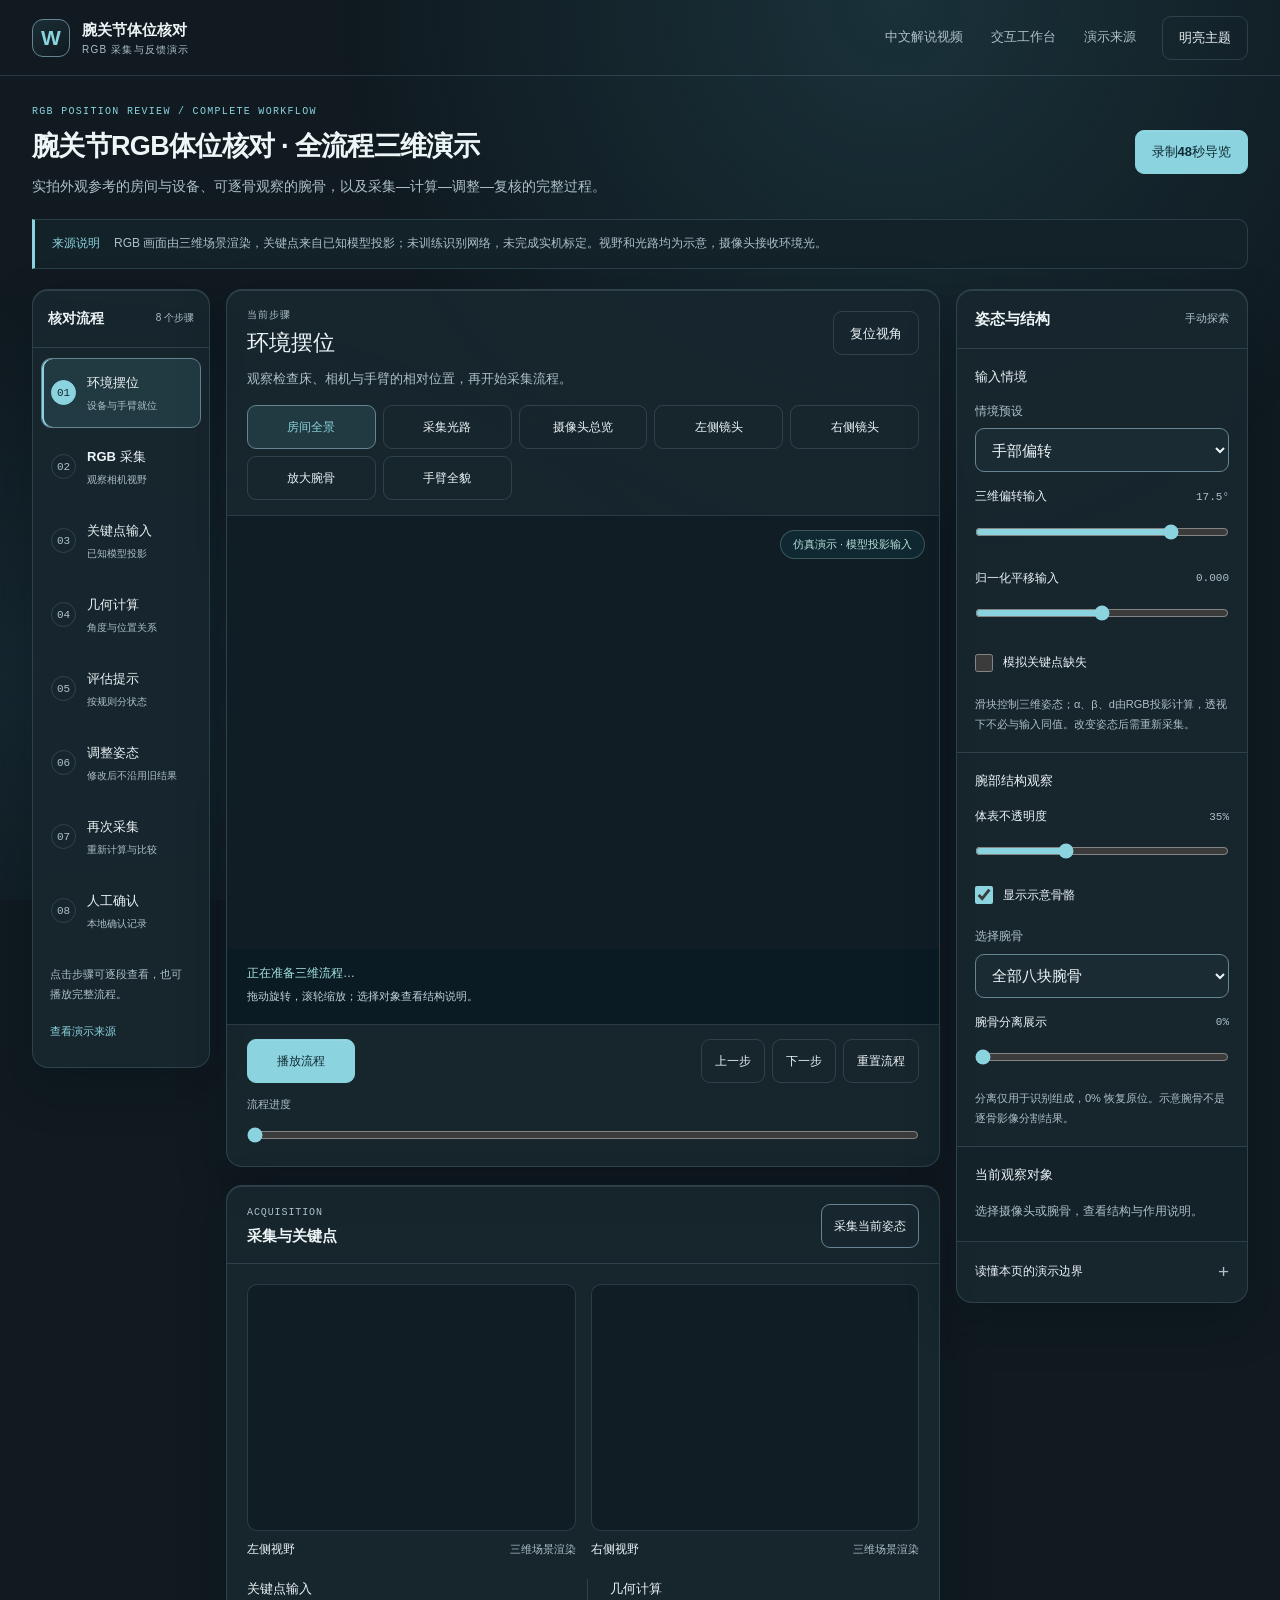
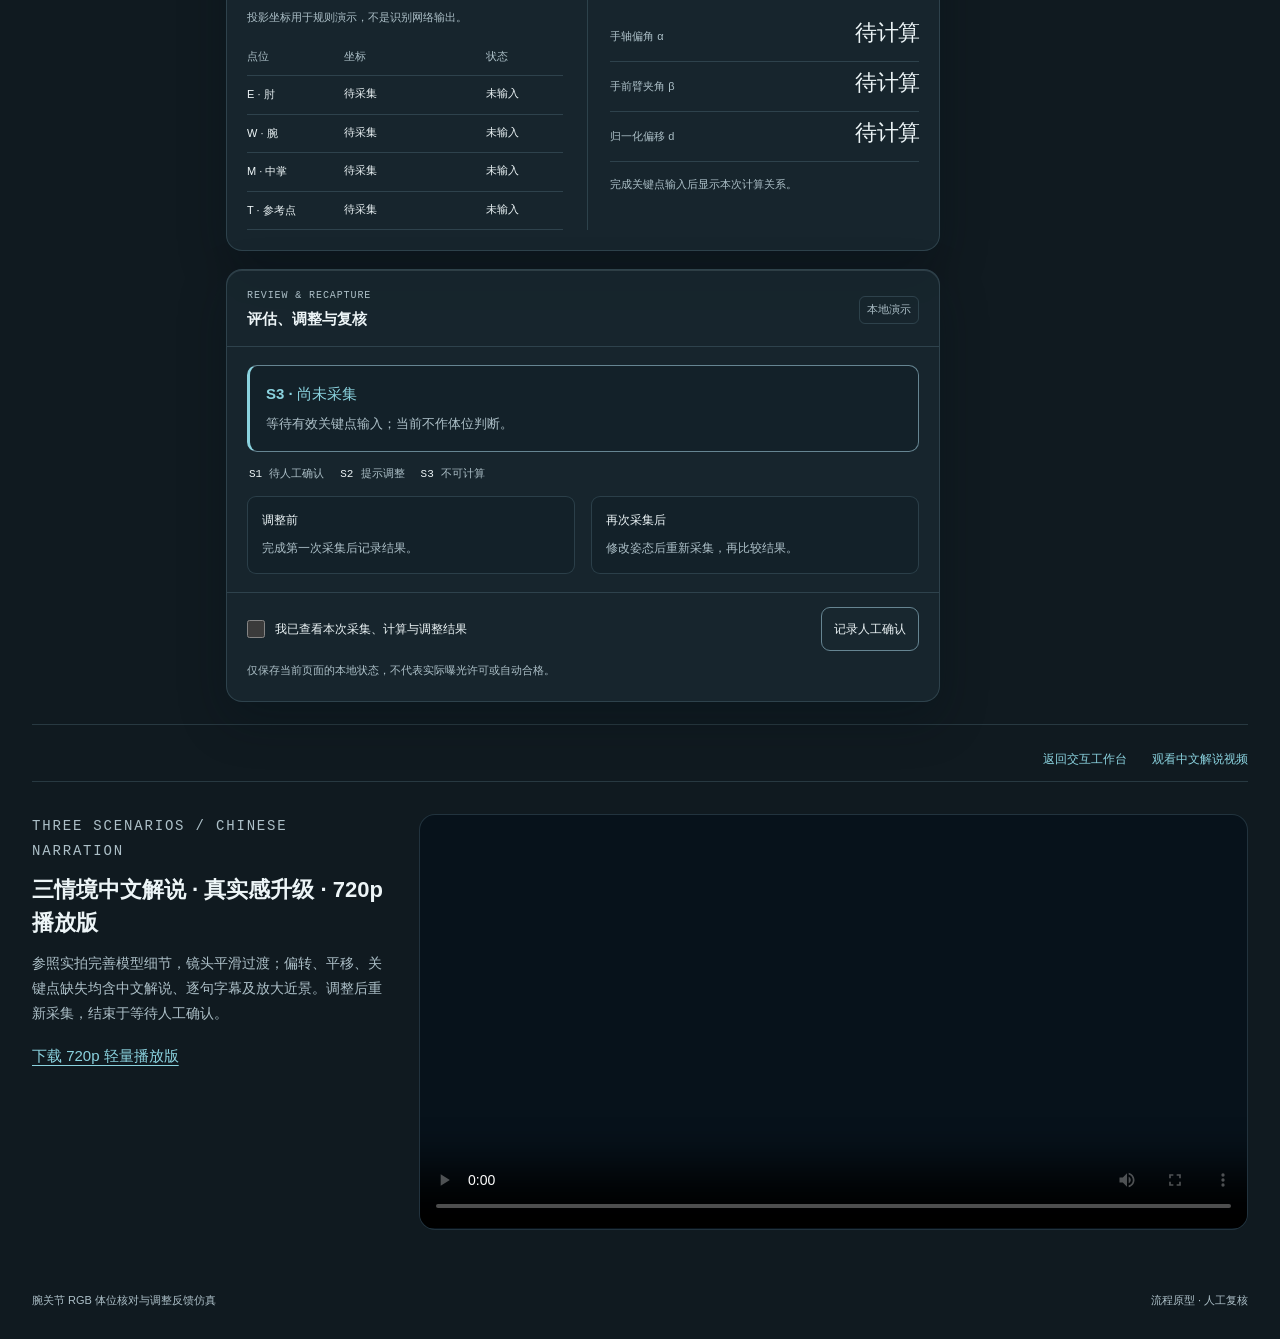
==== index.html @ 388ca7e6 "Publish the wrist RGB interactive workflow" ====
<!doctype html>
<html lang="zh-CN" data-theme="dark">
<head>
  <meta charset="utf-8">
  <meta name="viewport" content="width=device-width,initial-scale=1">
  <meta name="theme-color" content="#101a20">
  <meta name="description" content="从RGB视野、模型投影关键点，到几何计算、姿态调整与人工确认的八步三维演示。">
  <title>腕关节RGB体位核对 · 全流程三维演示</title>
  <link rel="stylesheet" href="workflow-ui.css">
  <script type="importmap">{"imports":{"three":"./vendor/three.module.js"}}</script><script type="module" src="workflow-app.js"></script>
</head>
<body class="workflow-page">
<a class="skip-link" href="#workflow-workspace">跳到流程工作台</a>
<div class="ambient" aria-hidden="true"></div>
<header class="site-header wf-header">
  <a class="brand" href="#top"><span class="brand-symbol" aria-hidden="true">W</span><span>腕关节体位核对<small>RGB 采集与反馈演示</small></span></a>
  <nav class="header-nav" aria-label="主要导航"><a href="narrated-final.html">中文解说视频</a><a href="#workflow-workspace">交互工作台</a><a href="#wf-source">演示来源</a></nav>
  <button type="button" id="wf-theme" class="button subtle" aria-label="切换明亮主题">明亮主题</button>
</header>
<main id="top" class="wf-main">
  <section class="wf-intro" aria-labelledby="wf-page-title">
    <div><p class="eyebrow">RGB POSITION REVIEW / COMPLETE WORKFLOW</p><h1 id="wf-page-title">腕关节RGB体位核对 · 全流程三维演示</h1><p>实拍外观参考的房间与设备、可逐骨观察的腕骨，以及采集—计算—调整—复核的完整过程。</p></div>
    <button type="button" id="wf-record" class="button primary">录制48秒导览</button>
  </section>
  <div class="wf-provenance" id="wf-source"><strong>来源说明</strong><p>RGB 画面由三维场景渲染，关键点来自已知模型投影；未训练识别网络，未完成实机标定。视野和光路均为示意，摄像头接收环境光。</p></div>

  <section id="workflow-workspace" class="wf-workspace" aria-label="RGB体位核对流程工作台">
    <aside class="wf-process glass" aria-label="八步流程">
      <div class="wf-section-heading"><h2>核对流程</h2><span>8 个步骤</span></div>
      <nav class="wf-steps" aria-label="流程步骤">
        <button type="button" data-step="0" aria-current="step"><span class="wf-step-number">01</span><span><strong>环境摆位</strong><small>设备与手臂就位</small></span></button>
        <button type="button" data-step="1"><span class="wf-step-number">02</span><span><strong>RGB 采集</strong><small>观察相机视野</small></span></button>
        <button type="button" data-step="2"><span class="wf-step-number">03</span><span><strong>关键点输入</strong><small>已知模型投影</small></span></button>
        <button type="button" data-step="3"><span class="wf-step-number">04</span><span><strong>几何计算</strong><small>角度与位置关系</small></span></button>
        <button type="button" data-step="4"><span class="wf-step-number">05</span><span><strong>评估提示</strong><small>按规则分状态</small></span></button>
        <button type="button" data-step="5"><span class="wf-step-number">06</span><span><strong>调整姿态</strong><small>修改后不沿用旧结果</small></span></button>
        <button type="button" data-step="6"><span class="wf-step-number">07</span><span><strong>再次采集</strong><small>重新计算与比较</small></span></button>
        <button type="button" data-step="7"><span class="wf-step-number">08</span><span><strong>人工确认</strong><small>本地确认记录</small></span></button>
      </nav>
      <p class="wf-rail-note">点击步骤可逐段查看，也可播放完整流程。</p>
      <a href="#wf-source" class="wf-text-link">查看演示来源</a>
    </aside>

    <div class="wf-center">
      <section class="wf-viewer glass" aria-labelledby="wf-step-title">
        <div class="wf-current-step"><div><span class="wf-kicker">当前步骤</span><h2 id="wf-step-title">环境摆位</h2></div><button type="button" id="wf-home-view" class="button subtle">复位视角</button></div>
        <p class="wf-step-description" id="wf-step-detail">观察检查床、相机与手臂的相对位置，再开始采集流程。</p>
        <div class="wf-focus-bar" role="group" aria-label="放大观察对象"><button type="button" data-focus="room" class="button subtle" aria-pressed="true">房间全景</button><button type="button" data-focus="capture" class="button subtle" aria-pressed="false">采集光路</button><button type="button" data-focus="camera" class="button subtle" aria-pressed="false">摄像头总览</button><button type="button" data-focus="camera-left" class="button subtle" aria-pressed="false">左侧镜头</button><button type="button" data-focus="camera-right" class="button subtle" aria-pressed="false">右侧镜头</button><button type="button" data-focus="wrist" class="button subtle" aria-pressed="false">放大腕骨</button><button type="button" data-focus="arm" class="button subtle" aria-pressed="false">手臂全貌</button></div>
        <div id="wf-stage" class="wf-stage"><span class="wf-simulation-stamp">仿真演示 · 模型投影输入</span><canvas id="wf-canvas" role="img" tabindex="0" aria-label="RGB采集和腕关节姿态的三维场景，可拖动旋转，使用放大按钮切换观察对象。"></canvas><div class="wf-stage-caption"><p id="wf-status" role="status" aria-live="polite">正在准备三维流程…</p><p>拖动旋转，滚轮缩放；选择对象查看结构说明。</p></div></div>
        <div class="wf-transport"><div class="wf-play-buttons"><button type="button" id="wf-play" class="button primary">播放流程</button><button type="button" id="wf-prev" class="button subtle">上一步</button><button type="button" id="wf-next" class="button subtle">下一步</button><button type="button" id="wf-reset" class="button subtle">重置流程</button></div><label for="wf-progress">流程进度</label><input id="wf-progress" type="range" min="0" max="1" step="0.001" value="0" aria-label="全流程演示进度"></div>
      </section>

      <section class="wf-observations glass" aria-labelledby="wf-capture-title">
        <div class="wf-section-heading"><div><span class="wf-kicker">ACQUISITION</span><h2 id="wf-capture-title">采集与关键点</h2></div><button type="button" id="wf-capture" class="button">采集当前姿态</button></div>
        <div class="wf-rgb-grid"><figure><div class="wf-rgb-frame"><canvas id="wf-rgb-left" width="320" height="240" role="img" aria-label="左侧相机的RGB渲染视野"></canvas></div><figcaption><strong>左侧视野</strong><span>三维场景渲染</span></figcaption></figure><figure><div class="wf-rgb-frame"><canvas id="wf-rgb-right" width="320" height="240" role="img" aria-label="右侧相机的RGB渲染视野"></canvas></div><figcaption><strong>右侧视野</strong><span>三维场景渲染</span></figcaption></figure></div>
        <div class="wf-data-grid"><div class="wf-keypoint-block"><h3>关键点输入</h3><p class="wf-small-copy">投影坐标用于规则演示，不是识别网络输出。</p><table class="wf-keypoint-table"><thead><tr><th scope="col">点位</th><th scope="col">坐标</th><th scope="col">状态</th></tr></thead><tbody id="wf-keypoints"><tr><th scope="row">E · 肘</th><td>待采集</td><td>未输入</td></tr><tr><th scope="row">W · 腕</th><td>待采集</td><td>未输入</td></tr><tr><th scope="row">M · 中掌</th><td>待采集</td><td>未输入</td></tr><tr><th scope="row">T · 参考点</th><td>待采集</td><td>未输入</td></tr></tbody></table></div><div class="wf-calculation-block"><h3>几何计算</h3><div class="wf-metrics"><div><span>手轴偏角 α</span><output id="wf-alpha">待计算</output></div><div><span>手前臂夹角 β</span><output id="wf-beta">待计算</output></div><div><span>归一化偏移 d</span><output id="wf-offset">待计算</output></div></div><p id="wf-formula" class="wf-formula">完成关键点输入后显示本次计算关系。</p></div></div>
      </section>

      <section class="wf-review glass" aria-labelledby="wf-review-title">
        <div class="wf-section-heading"><div><span class="wf-kicker">REVIEW &amp; RECAPTURE</span><h2 id="wf-review-title">评估、调整与复核</h2></div><span class="wf-local-badge">本地演示</span></div>
        <div class="wf-decision" role="status" aria-live="polite"><span id="wf-result">S3 · 尚未采集</span><p id="wf-reason">等待有效关键点输入；当前不作体位判断。</p></div>
        <div class="wf-state-legend" aria-label="结果状态定义"><span><b>S1</b> 待人工确认</span><span><b>S2</b> 提示调整</span><span><b>S3</b> 不可计算</span></div>
        <div class="wf-comparison"><div><h3>调整前</h3><p id="wf-before">完成第一次采集后记录结果。</p></div><div><h3>再次采集后</h3><p id="wf-after">修改姿态后重新采集，再比较结果。</p></div></div>
        <div class="wf-confirmation"><label class="check-field"><input id="wf-human-confirm" type="checkbox"><span>我已查看本次采集、计算与调整结果</span></label><button type="button" id="wf-confirm-button" class="button">记录人工确认</button><p>仅保存当前页面的本地状态，不代表实际曝光许可或自动合格。</p></div>
      </section>
    </div>

    <aside class="wf-inspector glass" aria-labelledby="wf-inspector-title">
      <div class="wf-section-heading"><h2 id="wf-inspector-title">姿态与结构</h2><span>手动探索</span></div>
      <section class="wf-control-section" aria-labelledby="wf-scenario-title"><h3 id="wf-scenario-title">输入情境</h3><div class="field"><label for="wf-scenario">情境预设</label><select id="wf-scenario"><option value="baseline">基准输入</option><option value="deviation" selected>手部偏转</option><option value="translation">整体平移</option><option value="missing">关键点缺失</option></select></div><label class="range-label" for="wf-angle"><span>三维偏转输入</span><output id="wf-angle-value" for="wf-angle">17.5°</output></label><input id="wf-angle" type="range" min="-30" max="30" step="0.5" value="17.5"><label class="range-label" for="wf-shift"><span>归一化平移输入</span><output id="wf-shift-value" for="wf-shift">0.000</output></label><input id="wf-shift" type="range" min="-0.35" max="0.35" step="0.005" value="0"><label class="check-field wf-missing-field"><input id="wf-missing" type="checkbox"><span>模拟关键点缺失</span></label><p class="wf-small-copy">滑块控制三维姿态；α、β、d由RGB投影计算，透视下不必与输入同值。改变姿态后需重新采集。</p></section>
      <section class="wf-control-section" aria-labelledby="wf-bone-title"><h3 id="wf-bone-title">腕部结构观察</h3><label class="range-label" for="wf-opacity"><span>体表不透明度</span><output id="wf-opacity-value" for="wf-opacity">35%</output></label><input id="wf-opacity" type="range" min="0" max="100" step="1" value="35"><label class="check-field"><input id="wf-bones" type="checkbox" checked><span>显示示意骨骼</span></label><div class="field wf-bone-field"><label for="wf-bone-select">选择腕骨</label><select id="wf-bone-select"><option value="all">全部八块腕骨</option><option value="scaphoid">舟骨</option><option value="lunate">月骨</option><option value="triquetrum">三角骨</option><option value="pisiform">豌豆骨</option><option value="trapezium">大多角骨</option><option value="trapezoid">小多角骨</option><option value="capitate">头状骨</option><option value="hamate">钩骨</option></select></div><label class="range-label" for="wf-explode"><span>腕骨分离展示</span><output id="wf-explode-value" for="wf-explode">0%</output></label><input id="wf-explode" type="range" min="0" max="1" step="0.01" value="0"><p class="wf-small-copy">分离仅用于识别组成，0% 恢复原位。示意腕骨不是逐骨影像分割结果。</p></section>
      <section class="wf-control-section wf-object-section" aria-labelledby="wf-object-title"><h3 id="wf-object-title">当前观察对象</h3><p id="wf-object-detail">选择摄像头或腕骨，查看结构与作用说明。</p></section>
      <details class="wf-method-details"><summary>读懂本页的演示边界</summary><div><p>摄像头接收环境反射光；视野锥体用于说明采集范围，不表示向手腕发射光束。</p><p>房间和设备按照片参考近似建模，尺寸未经实测校准。手掌按规则角驱动刚性转动，关键点由模型投影得到。</p><p>计算与提示展示规则流程；S1 仍需人工确认，S2 提示调整，S3 表示输入不足或不可计算。</p><p>真实应用还需相机标定、识别模型、图像与投影误差验证，以及完整的专业审核。</p></div></details>
    </aside>
  </section>
  <div class="wf-bottom-links"><a href="#workflow-workspace">返回交互工作台</a><a href="narrated-final.html">观看中文解说视频</a></div>
  <section class="demo-film wf-demo-film" id="workflow-film" aria-labelledby="wf-film-title"><div><p class="eyebrow">THREE SCENARIOS / CHINESE NARRATION</p><h2 id="wf-film-title">三情境中文解说 · 真实感升级 · 720p播放版</h2><p>参照实拍完善模型细节，镜头平滑过渡；偏转、平移、关键点缺失均含中文解说、逐句字幕及放大近景。调整后重新采集，结束于等待人工确认。</p><a href="exports/demo-realistic-v2-720p.mp4" download>下载 720p 轻量播放版</a></div><video controls preload="metadata" playsinline poster="exports/cover-v2.jpg" src="exports/demo-realistic-v2-720p.mp4" aria-label="三情境中文解说完整演示"></video></section>
</main>
<footer class="wf-footer"><span>腕关节 RGB 体位核对与调整反馈仿真</span><span>流程原型 · 人工复核</span></footer>
</body>
</html>
---- workflow-ui.css ----
@import url('./spatial-ui.css');

/* The workflow uses the existing native CSS glass palette. Source text and
   calculations stay on stable, high-opacity surfaces. No business logic here. */
.workflow-page{font-size:15px;--wf-max:1640px}
.wf-header,.wf-main,.wf-footer{max-width:var(--wf-max)}
.wf-header{gap:26px}.wf-header #wf-theme{flex-shrink:0}
.wf-intro{display:flex;align-items:center;justify-content:space-between;gap:24px;padding:28px 0 20px}
.wf-intro h1{font-size:27px;line-height:1.45;letter-spacing:-.025em;text-wrap:balance}
.wf-intro>div>p:last-child{font-size:14px;line-height:1.8;color:var(--muted);margin-top:8px}
.wf-intro>.button{flex-shrink:0}
.wf-provenance{display:flex;align-items:flex-start;gap:14px;padding:13px 17px;margin-bottom:20px;border:1px solid var(--line-soft);border-left:3px solid var(--accent);border-radius:0 10px 10px 0;background:var(--surface-low);color:var(--muted);font-size:12px;line-height:1.8}
.wf-provenance strong{flex-shrink:0;color:var(--accent);font-weight:550}
.wf-workspace{display:grid;grid-template-columns:178px minmax(0,1fr) 292px;align-items:start;gap:16px}
.wf-workspace>*{min-width:0}.wf-process,.wf-inspector{border-radius:var(--radius);overflow:hidden}
.wf-section-heading{display:flex;align-items:center;justify-content:space-between;gap:12px;padding:18px 20px;border-bottom:1px solid var(--line-soft)}
.wf-section-heading h2{font-size:15px;font-weight:600;line-height:1.5}.wf-section-heading>span{font-size:11px;color:var(--muted);white-space:nowrap}
.wf-process .wf-section-heading{padding:18px 15px}.wf-process .wf-section-heading h2{font-size:14px}.wf-process .wf-section-heading>span{font-size:10px}
.wf-steps{display:grid;gap:4px;padding:10px 8px}
.wf-steps button{display:flex;align-items:center;gap:11px;text-align:left;border:1px solid transparent;border-radius:10px;background:transparent;min-height:70px;padding:12px 9px;position:relative;color:var(--text)}
.wf-steps button:hover{background:var(--accent-soft)}
.wf-steps button[aria-current=step],.wf-steps button.active{background:var(--accent-soft);border-color:var(--line);box-shadow:inset 2px 0 var(--accent)}
.wf-step-number{display:grid;place-items:center;flex-shrink:0;width:25px;height:25px;border:1px solid var(--line-soft);border-radius:50%;font:11px var(--mono);color:var(--muted)}
.wf-steps button[aria-current=step] .wf-step-number,.wf-steps button.active .wf-step-number{background:var(--accent);border-color:var(--accent);color:var(--on-accent)}
.wf-steps strong{display:block;font-size:13px;font-weight:550;white-space:nowrap}.wf-steps small{display:block;margin-top:5px;font-size:10px;color:var(--muted);line-height:1.5}
.wf-rail-note{font-size:11px;line-height:1.85;color:var(--muted);padding:8px 17px 0}
.wf-text-link{display:flex;align-items:center;min-height:44px;margin:5px 17px 13px;font-size:11px;color:var(--accent)}
.wf-center{display:grid;gap:18px;min-width:0}.wf-viewer,.wf-observations,.wf-review{border-radius:var(--radius);overflow:hidden;min-width:0}
.wf-current-step{display:flex;justify-content:space-between;align-items:center;gap:16px;padding:18px 20px 8px}
.wf-kicker{font:10px/1.5 var(--mono);letter-spacing:.09em;color:var(--muted);display:block;margin-bottom:5px}.wf-current-step h2{font-size:22px;font-weight:550;line-height:1.4}
.wf-step-description{font-size:13px;line-height:1.85;color:var(--muted);padding:0 20px 14px;min-height:38px}
.wf-focus-bar{display:grid;grid-template-columns:repeat(4,minmax(0,1fr));gap:7px;padding:0 20px 15px}.wf-focus-bar .button{padding:9px 6px;font-size:12px}
.wf-focus-bar .button[aria-pressed=true]{color:var(--accent);background:var(--accent-soft);border-color:var(--line)}
.wf-stage{position:relative;height:510px;min-height:320px;background:var(--canvas);isolation:isolate;border-block:1px solid var(--line-soft)}
#wf-canvas{display:block;width:100%;height:100%;touch-action:none}
.wf-stage-caption{position:absolute;inset:auto 0 0;padding:35px 20px 18px;pointer-events:none;background:linear-gradient(transparent,var(--canvas));z-index:1}
.wf-stage-caption p{font-size:11px;line-height:1.7;color:var(--muted)}.wf-stage-caption #wf-status{font-size:12px;color:var(--accent);margin-bottom:4px}
.wf-transport{padding:14px 20px 9px}.wf-play-buttons{display:flex;gap:7px;flex-wrap:wrap}.wf-play-buttons .button{font-size:12px;padding:9px 13px}.wf-play-buttons .button:first-child{margin-right:auto;min-width:108px}
.wf-transport>label{display:block;margin-top:13px;font-size:11px;color:var(--muted)}.wf-transport>input{display:block;height:44px}
.wf-observations .wf-section-heading,.wf-review .wf-section-heading{padding-bottom:15px}.wf-observations .wf-section-heading .button{font-size:12px;padding:9px 12px}
.wf-rgb-grid{display:grid;grid-template-columns:repeat(2,minmax(0,1fr));gap:15px;padding:20px}
.wf-rgb-grid figure{min-width:0}.wf-rgb-frame{aspect-ratio:4/3;background:var(--canvas);border:1px solid var(--line-soft);border-radius:10px;overflow:hidden}
.wf-rgb-frame canvas{display:block;width:100%;height:100%;object-fit:contain}
.wf-rgb-grid figcaption{display:flex;align-items:center;justify-content:space-between;gap:10px;margin-top:9px;font-size:11px;color:var(--muted)}.wf-rgb-grid figcaption strong{font-size:12px;color:var(--text);font-weight:500}
.wf-data-grid{display:grid;grid-template-columns:minmax(0,1fr) minmax(0,1.05fr);gap:24px;padding:0 20px 20px}.wf-data-grid>*{min-width:0}.wf-data-grid h3{font-size:13px;font-weight:550;margin-bottom:8px}
.wf-small-copy{font-size:11px;line-height:1.8;color:var(--muted)}
.wf-keypoint-table{border-collapse:collapse;width:100%;margin-top:10px;font-size:11px;table-layout:fixed;text-align:left}
.wf-keypoint-table th,.wf-keypoint-table td{padding:10px 5px;border-bottom:1px solid var(--line-soft);font-weight:400;overflow-wrap:anywhere;vertical-align:top}
.wf-keypoint-table th:first-child{padding-left:0}.wf-keypoint-table thead{color:var(--muted)}.wf-keypoint-table thead th:first-child{width:29%}.wf-keypoint-table thead th:nth-child(2){width:45%}.wf-keypoint-table tbody td{font-family:var(--mono)}
.wf-calculation-block{padding-left:22px;border-left:1px solid var(--line-soft)}
.wf-metrics{display:grid;gap:0;margin-top:12px}.wf-metrics>div{display:flex;align-items:baseline;justify-content:space-between;gap:10px;min-height:50px;padding:8px 0;border-bottom:1px solid var(--line-soft)}
.wf-metrics span{font-size:11px;color:var(--muted)}.wf-metrics output{font:22px/1.4 var(--mono);letter-spacing:-.035em;overflow-wrap:anywhere;color:var(--text)}
.wf-formula{font-size:11px;line-height:1.85;color:var(--muted);padding:12px 0 0;overflow-wrap:anywhere}
.wf-local-badge{padding:4px 7px;border:1px solid var(--line-soft);border-radius:6px}
.wf-decision{margin:18px 20px 0;padding:16px;border-radius:10px;background:var(--surface-low);border:1px solid var(--line);border-left:3px solid var(--accent)}
.wf-decision>span{font-size:15px;font-weight:550;color:var(--accent)}.wf-decision p{font-size:13px;line-height:1.8;color:var(--muted);margin-top:6px}
.wf-state-legend{display:flex;flex-wrap:wrap;gap:8px 16px;padding:13px 22px;font-size:11px;color:var(--muted)}.wf-state-legend b{font:11px var(--mono);color:var(--text);margin-right:4px}
.wf-comparison{display:grid;grid-template-columns:repeat(2,minmax(0,1fr));gap:16px;margin:0 20px 18px}.wf-comparison>div{padding:14px;background:var(--surface-low);border-radius:9px;border:1px solid var(--line-soft);min-width:0}.wf-comparison h3{font-size:12px;font-weight:550;margin-bottom:7px}.wf-comparison p{font-size:12px;line-height:1.85;color:var(--muted);overflow-wrap:anywhere}
.wf-confirmation{border-top:1px solid var(--line-soft);padding:14px 20px 20px;display:flex;align-items:center;justify-content:space-between;gap:10px 15px;flex-wrap:wrap}
.wf-confirmation .check-field{font-size:12px;min-width:0;flex:1}.wf-confirmation .button{font-size:12px;padding:9px 12px;flex-shrink:0}.wf-confirmation>p{font-size:11px;color:var(--muted);line-height:1.8;width:100%}
.wf-inspector .wf-section-heading{padding:18px 18px}.wf-control-section{padding:18px;border-bottom:1px solid var(--line-soft)}.wf-control-section h3{font-size:13px;font-weight:550;margin-bottom:14px}
.wf-control-section .field label{font-size:12px}.wf-control-section .field select{width:100%;min-width:0}
.wf-control-section .range-label{font-size:12px;margin-top:15px}.wf-control-section .check-field{font-size:12px}.wf-control-section input[type=range]{display:block;height:44px}
.wf-missing-field{margin:6px 0}.wf-bone-field{margin-top:10px}.wf-control-section .wf-small-copy{margin-top:10px}
.wf-object-section{background:var(--surface-low)}#wf-object-detail{font-size:12px;color:var(--muted);line-height:1.9;overflow-wrap:anywhere}
.wf-method-details{padding:0 18px}.wf-method-details summary{display:flex;align-items:center;min-height:60px;font-size:12px;gap:12px;list-style:none}.wf-method-details summary::-webkit-details-marker{display:none}.wf-method-details summary:after{content:'+';font-size:19px;color:var(--muted);margin-left:auto}.wf-method-details[open] summary:after{content:'-'}
.wf-method-details>div{padding:0 0 18px;font-size:11px;line-height:1.9;color:var(--muted)}.wf-method-details p+p{margin-top:12px}
.wf-bottom-links{display:flex;gap:25px;justify-content:flex-end;margin-top:22px;padding-top:12px;border-top:1px solid var(--line-soft)}.wf-bottom-links a{display:flex;align-items:center;min-height:44px;font-size:12px;color:var(--accent)}.wf-footer{padding-top:14px}
@media(min-width:1400px){.wf-stage{height:570px}}
@media(max-width:1250px){.wf-workspace{grid-template-columns:154px minmax(0,1fr) 254px;gap:12px}.wf-steps button{gap:8px;padding-inline:7px}.wf-step-number{width:22px;height:22px;font-size:10px}.wf-steps strong{font-size:12px}.wf-steps small{font-size:10px}.wf-process .wf-section-heading{display:block}.wf-process .wf-section-heading>span{display:block;margin-top:5px}.wf-section-heading{padding-inline:16px}.wf-current-step{padding-inline:16px}.wf-step-description{padding-inline:16px}.wf-focus-bar{padding-inline:16px;gap:5px}.wf-focus-bar .button{font-size:11px}.wf-transport{padding-inline:16px}.wf-play-buttons{gap:6px}.wf-play-buttons .button{padding-inline:9px;flex:1}.wf-play-buttons .button:first-child{min-width:88px}.wf-stage{height:480px}.wf-data-grid{grid-template-columns:1fr;gap:20px}.wf-calculation-block{border-left:0;padding-left:0}.wf-metrics{grid-template-columns:repeat(3,minmax(0,1fr));gap:12px}.wf-metrics>div{display:block}.wf-metrics span{display:block;line-height:1.7;min-height:36px}.wf-metrics output{font-size:20px;display:block;margin-top:4px}.wf-rgb-grid{padding:16px;gap:12px}.wf-rgb-grid figcaption{display:block}.wf-rgb-grid figcaption span{display:block;margin-top:3px}.wf-confirmation .check-field{flex-basis:100%}.wf-confirmation .button{width:100%}.wf-control-section{padding:16px}.wf-intro h1{font-size:24px}.wf-stage-caption{padding-inline:16px}}
@media(max-width:1024px){.wf-workspace{grid-template-columns:minmax(0,1fr) 270px}.wf-process{grid-column:1/-1}.wf-process .wf-section-heading{display:flex;padding:12px 16px;border-bottom:0}.wf-process .wf-section-heading>span{margin:0}.wf-steps{grid-template-columns:repeat(8,minmax(0,1fr));gap:4px;padding:0 10px 10px}.wf-steps button{display:block;text-align:center;min-height:70px;padding:10px 4px}.wf-step-number{margin:0 auto 7px}.wf-steps strong{font-size:11px}.wf-steps small,.wf-rail-note,.wf-process .wf-text-link{display:none}.wf-stage{height:480px}.wf-intro{align-items:flex-start}.wf-intro>.button{margin-top:15px}.wf-intro h1{max-width:23em}.wf-steps button[aria-current=step],.wf-steps button.active{box-shadow:inset 0 -2px var(--accent)}.wf-header .header-nav{gap:18px}.wf-header{gap:18px}.wf-provenance{font-size:12px}}
@media(max-width:800px){.wf-workspace{grid-template-columns:minmax(0,1fr)}.wf-inspector{display:grid;grid-template-columns:1fr 1fr}.wf-inspector>.wf-section-heading,.wf-object-section,.wf-method-details{grid-column:1/-1}.wf-inspector>.wf-control-section:nth-child(3){border-left:1px solid var(--line-soft)}.wf-stage{height:500px}.wf-data-grid{grid-template-columns:1fr 1fr;gap:20px}.wf-calculation-block{padding-left:20px;border-left:1px solid var(--line-soft)}.wf-metrics{display:block}.wf-metrics>div{display:flex}.wf-metrics span{min-height:0}.wf-metrics output{margin:0}.wf-rgb-grid figcaption{display:flex}.wf-rgb-grid figcaption span{margin:0}.wf-confirmation .check-field{flex-basis:auto}.wf-confirmation .button{width:auto}.wf-header .header-nav{display:none}#wf-theme{margin-left:auto}.wf-intro{padding-top:24px}.wf-focus-bar .button{font-size:12px}.wf-provenance{margin-bottom:16px}.wf-steps strong{font-size:11px}.wf-steps button{padding-inline:2px}}
@media(max-width:600px){.workflow-page{min-width:320px}.wf-main{padding-inline:14px}.wf-header{padding-inline:16px;gap:10px}.wf-intro{display:block;padding:24px 2px 20px}.wf-intro h1{font-size:24px;max-width:18em;line-height:1.5}.wf-intro>div>p:last-child{font-size:14px;line-height:1.9}.wf-intro>.button{margin-top:16px;width:100%}.wf-provenance{display:block;padding:12px 14px;font-size:12px}.wf-provenance strong{display:block;margin-bottom:3px}.wf-workspace{gap:14px}.wf-steps{grid-template-columns:repeat(4,minmax(0,1fr));gap:6px;padding:0 9px 10px}.wf-steps button{min-height:67px;padding:9px 3px}.wf-steps strong{font-size:12px}.wf-step-number{width:22px;height:22px;margin-bottom:5px}.wf-center{gap:14px}.wf-current-step{padding:16px 14px 8px;gap:10px}.wf-current-step h2{font-size:21px}.wf-current-step .button{font-size:12px;padding:9px 11px}.wf-kicker{font-size:10px}.wf-step-description{padding:0 14px 13px;font-size:13px;line-height:1.85}.wf-focus-bar{grid-template-columns:repeat(2,minmax(0,1fr));gap:7px;padding:0 14px 14px}.wf-focus-bar .button{font-size:13px}.wf-stage{height:400px;min-height:320px}.wf-stage-caption{padding:35px 14px 16px}.wf-stage-caption p{font-size:11px}.wf-stage-caption #wf-status{font-size:12px}.wf-transport{padding:13px 14px 9px}.wf-play-buttons{display:grid;grid-template-columns:repeat(2,minmax(0,1fr));gap:7px}.wf-play-buttons .button{font-size:13px;min-width:0;width:100%;margin:0!important}.wf-transport>label{font-size:12px}.wf-transport>input{height:44px}.wf-section-heading{padding:15px 14px}.wf-section-heading h2{font-size:15px}.wf-observations .wf-section-heading .button{font-size:12px;padding-inline:10px}.wf-rgb-grid{gap:10px;padding:14px}.wf-rgb-grid figcaption{display:block;font-size:10px}.wf-rgb-grid figcaption strong{font-size:12px}.wf-rgb-grid figcaption span{margin-top:3px}.wf-data-grid{grid-template-columns:1fr;gap:22px;padding:0 14px 18px}.wf-data-grid h3{font-size:14px}.wf-small-copy{font-size:12px}.wf-keypoint-table{font-size:12px}.wf-keypoint-table th,.wf-keypoint-table td{padding-top:12px;padding-bottom:12px}.wf-calculation-block{padding-left:0;border-left:0}.wf-metrics{display:grid;grid-template-columns:repeat(3,minmax(0,1fr));gap:10px}.wf-metrics>div{display:block}.wf-metrics span{font-size:11px;line-height:1.6;min-height:36px}.wf-metrics output{font-size:23px;margin-top:3px}.wf-formula{font-size:12px}.wf-decision{margin:15px 14px 0;padding:14px}.wf-decision p{font-size:13px}.wf-state-legend{padding:12px 16px;font-size:11px;gap:7px 12px}.wf-comparison{margin:0 14px 16px;gap:10px}.wf-comparison>div{padding:12px}.wf-comparison p{font-size:12px}.wf-confirmation{padding:13px 14px 17px;gap:10px}.wf-confirmation .check-field{font-size:13px;flex-basis:100%;line-height:1.7;align-items:flex-start;padding-top:10px}.wf-confirmation .check-field input{margin-top:3px}.wf-confirmation .button{width:100%;font-size:13px}.wf-confirmation>p{font-size:12px}.wf-inspector{display:block}.wf-inspector>.wf-control-section:nth-child(3){border-left:0}.wf-inspector .wf-section-heading{padding:16px}.wf-control-section{padding:18px 16px}.wf-control-section h3{font-size:14px}.wf-control-section .field label,.wf-control-section .range-label{font-size:13px}.wf-control-section .check-field{font-size:14px;min-height:48px}.wf-control-section .range-label output{font-size:12px}.wf-object-section #wf-object-detail{font-size:13px}.wf-method-details{padding-inline:16px}.wf-method-details summary{font-size:13px}.wf-method-details>div{font-size:12px}.wf-bottom-links{justify-content:space-between;gap:14px;margin-top:18px}.wf-bottom-links a{font-size:12px}.wf-footer{padding-top:10px}}
@media(prefers-reduced-transparency:reduce){.wf-provenance,.wf-object-section,.wf-decision,.wf-comparison>div{background:var(--surface-solid)}}
/* On narrow screens put direct controls immediately after the viewer, before
   evidence and review panels, so changing the pose does not require a long trip. */
@media(max-width:800px){.wf-center{display:contents}.wf-process{order:0}.wf-viewer{order:1}.wf-inspector{order:2}.wf-observations{order:3}.wf-review{order:4}}
@media(prefers-reduced-motion:no-preference){.wf-intro,.wf-workspace{animation:arrive 420ms ease-out both}.wf-workspace{animation-delay:60ms}}
@media(prefers-reduced-motion:reduce){.wf-intro,.wf-workspace{animation:none}}
.wf-canvas-hud{position:absolute;left:18px;top:16px;max-width:calc(100% - 36px);padding:10px 14px;border:1px solid #486d7b;border-radius:10px;color:#b8e7e9;background:#112734e0;backdrop-filter:blur(12px);font:12px/1.8 "Microsoft YaHei",sans-serif;white-space:pre-line;pointer-events:none}
.wf-point-label,.wf-bone-label{position:absolute;pointer-events:none;color:#c4fff4;background:#123a42ed;border:1px solid #487e84;border-radius:5px;padding:2px 6px;font:600 12px/1.6 "Microsoft YaHei",sans-serif;max-width:180px}
.wf-bone-label{color:#fff0cc;background:#46361fea;border-color:#b78b43}
.wf-stage{background:#101d25!important}
#wf-result[data-state=S2],#wf-result[data-state=S3]{color:#e6bf7f}#wf-result[data-state=S1]{color:#86d7c4}
:root[data-theme=light] #wf-result[data-state=S2],:root[data-theme=light] #wf-result[data-state=S3]{color:#86520c}:root[data-theme=light] #wf-result[data-state=S1]{color:#166858}
@media(max-width:600px){.wf-canvas-hud{left:10px;top:10px;font-size:11px;max-width:calc(100% - 20px);padding:7px 10px}.wf-metrics output{font-size:21px}}
@media(prefers-reduced-transparency:reduce){.wf-canvas-hud{backdrop-filter:none;background:#112734}}
.wf-focus-bar{grid-template-columns:repeat(5,minmax(0,1fr))}.wf-stage-caption{padding-top:14px;background:rgba(10,27,37,.88)}.wf-stage-caption p{color:#c0d1da}.wf-stage-caption #wf-status{color:#a4e5e1}@media(max-width:600px){.wf-focus-bar{grid-template-columns:repeat(2,minmax(0,1fr))}.wf-focus-bar .button:last-child{grid-column:1/-1}}

.wf-simulation-stamp{position:absolute;z-index:4;right:14px;top:14px;background:#102b36d9;color:#b9e2d9;border:1px solid #8fbbae55;border-radius:20px;padding:6px 12px;font:11px/1.4 "Microsoft YaHei",sans-serif;pointer-events:none}.wf-focus-bar{flex-wrap:wrap}
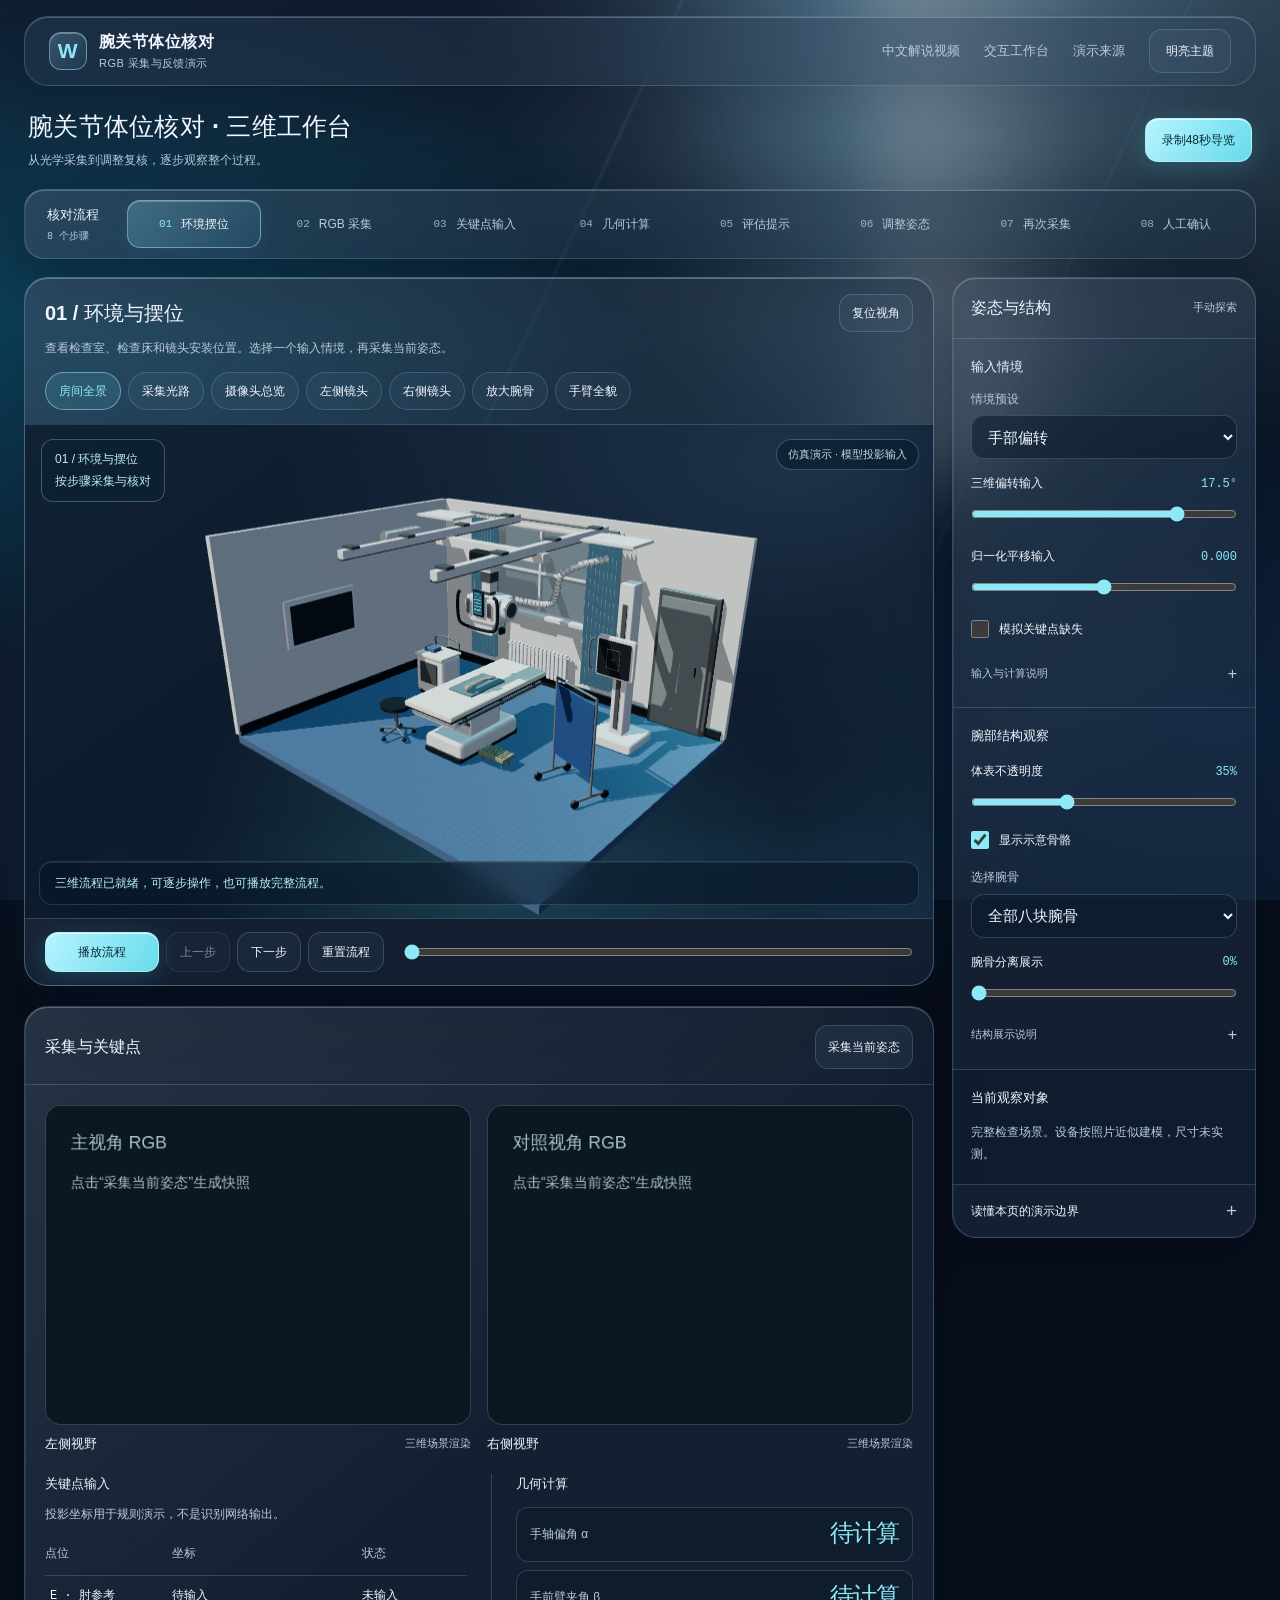
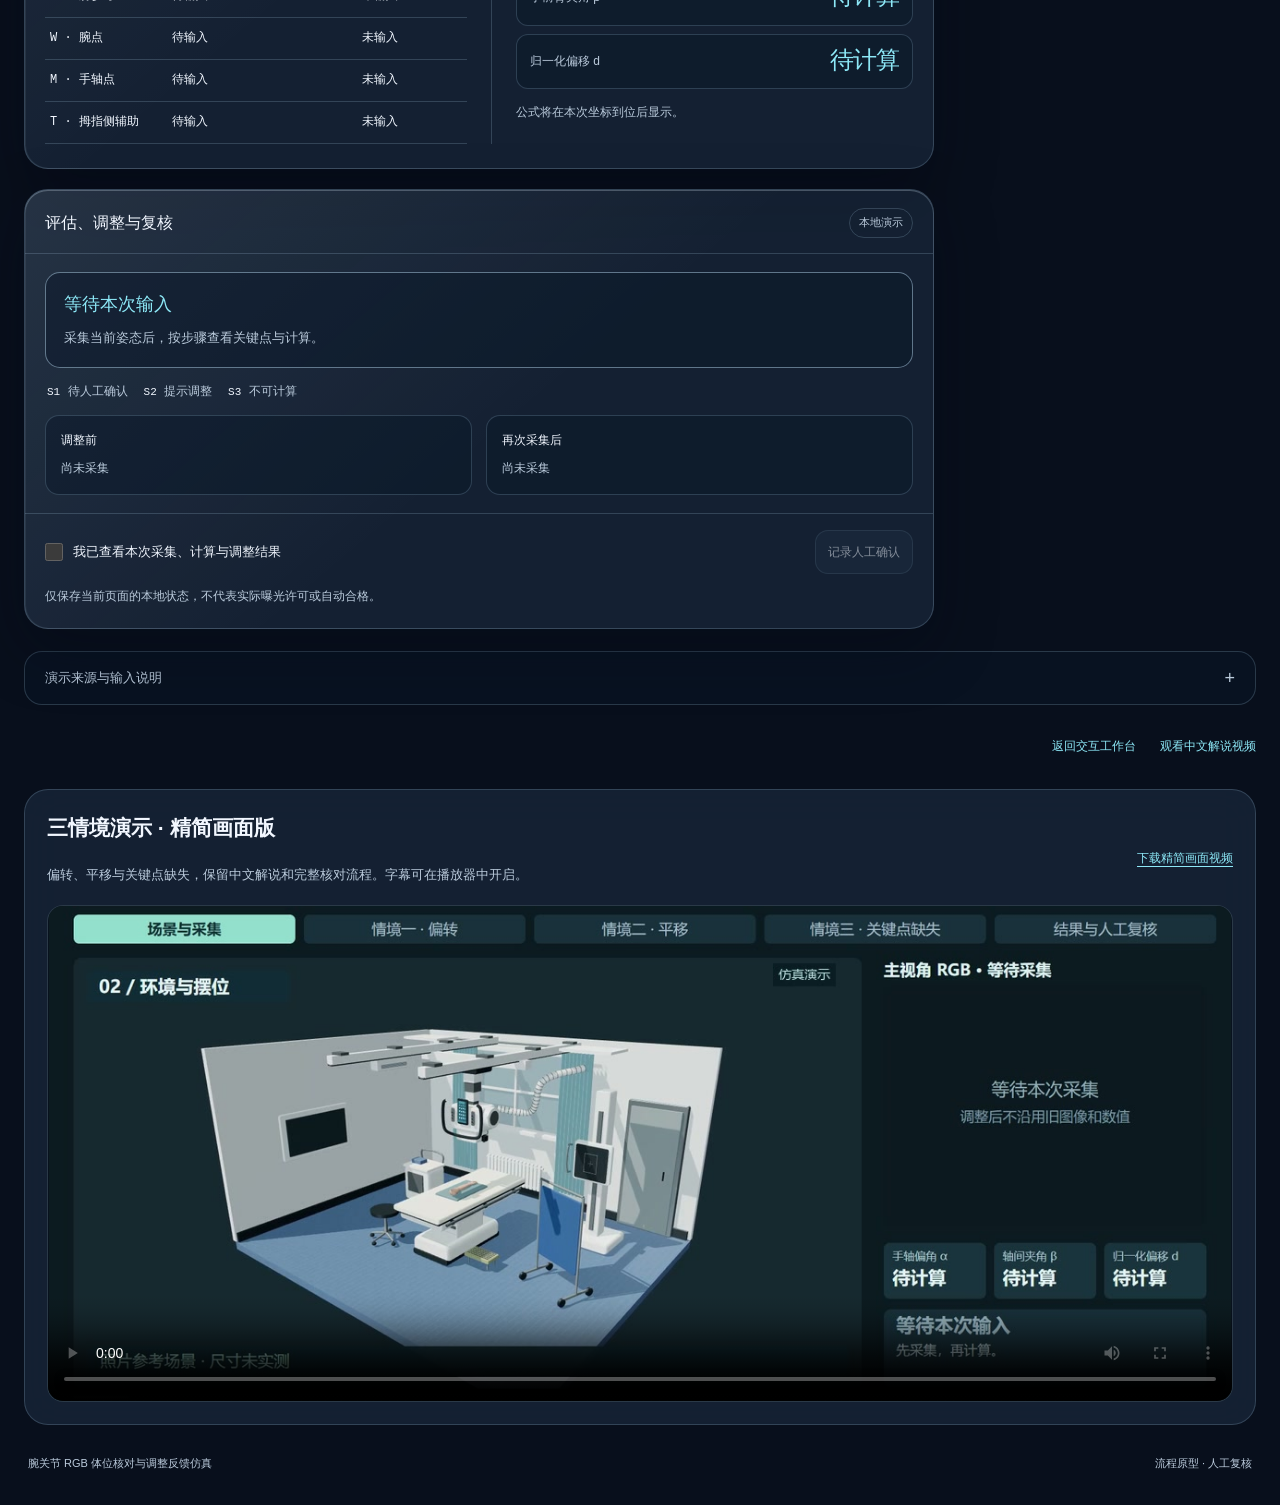
==== commit d7b40ac7: "Apply frosted glass interface and atmospheric scene lighting" ====
--- a/index.html
+++ b/index.html
@@ -1,82 +1,83 @@
-<!doctype html>
-<html lang="zh-CN" data-theme="dark">
-<head>
-  <meta charset="utf-8">
-  <meta name="viewport" content="width=device-width,initial-scale=1">
-  <meta name="theme-color" content="#101a20">
-  <meta name="description" content="从RGB视野、模型投影关键点，到几何计算、姿态调整与人工确认的八步三维演示。">
-  <title>腕关节RGB体位核对 · 全流程三维演示</title>
-  <link rel="stylesheet" href="workflow-ui.css">
-  <script type="importmap">{"imports":{"three":"./vendor/three.module.js"}}</script><script type="module" src="workflow-app.js"></script>
-</head>
-<body class="workflow-page">
-<a class="skip-link" href="#workflow-workspace">跳到流程工作台</a>
-<div class="ambient" aria-hidden="true"></div>
-<header class="site-header wf-header">
-  <a class="brand" href="#top"><span class="brand-symbol" aria-hidden="true">W</span><span>腕关节体位核对<small>RGB 采集与反馈演示</small></span></a>
-  <nav class="header-nav" aria-label="主要导航"><a href="narrated-final.html">中文解说视频</a><a href="#workflow-workspace">交互工作台</a><a href="#wf-source">演示来源</a></nav>
-  <button type="button" id="wf-theme" class="button subtle" aria-label="切换明亮主题">明亮主题</button>
-</header>
-<main id="top" class="wf-main">
-  <section class="wf-intro" aria-labelledby="wf-page-title">
-    <div><p class="eyebrow">RGB POSITION REVIEW / COMPLETE WORKFLOW</p><h1 id="wf-page-title">腕关节RGB体位核对 · 全流程三维演示</h1><p>实拍外观参考的房间与设备、可逐骨观察的腕骨，以及采集—计算—调整—复核的完整过程。</p></div>
-    <button type="button" id="wf-record" class="button primary">录制48秒导览</button>
-  </section>
-  <div class="wf-provenance" id="wf-source"><strong>来源说明</strong><p>RGB 画面由三维场景渲染，关键点来自已知模型投影；未训练识别网络，未完成实机标定。视野和光路均为示意，摄像头接收环境光。</p></div>
-
-  <section id="workflow-workspace" class="wf-workspace" aria-label="RGB体位核对流程工作台">
-    <aside class="wf-process glass" aria-label="八步流程">
-      <div class="wf-section-heading"><h2>核对流程</h2><span>8 个步骤</span></div>
-      <nav class="wf-steps" aria-label="流程步骤">
-        <button type="button" data-step="0" aria-current="step"><span class="wf-step-number">01</span><span><strong>环境摆位</strong><small>设备与手臂就位</small></span></button>
-        <button type="button" data-step="1"><span class="wf-step-number">02</span><span><strong>RGB 采集</strong><small>观察相机视野</small></span></button>
-        <button type="button" data-step="2"><span class="wf-step-number">03</span><span><strong>关键点输入</strong><small>已知模型投影</small></span></button>
-        <button type="button" data-step="3"><span class="wf-step-number">04</span><span><strong>几何计算</strong><small>角度与位置关系</small></span></button>
-        <button type="button" data-step="4"><span class="wf-step-number">05</span><span><strong>评估提示</strong><small>按规则分状态</small></span></button>
-        <button type="button" data-step="5"><span class="wf-step-number">06</span><span><strong>调整姿态</strong><small>修改后不沿用旧结果</small></span></button>
-        <button type="button" data-step="6"><span class="wf-step-number">07</span><span><strong>再次采集</strong><small>重新计算与比较</small></span></button>
-        <button type="button" data-step="7"><span class="wf-step-number">08</span><span><strong>人工确认</strong><small>本地确认记录</small></span></button>
-      </nav>
-      <p class="wf-rail-note">点击步骤可逐段查看，也可播放完整流程。</p>
-      <a href="#wf-source" class="wf-text-link">查看演示来源</a>
-    </aside>
-
-    <div class="wf-center">
-      <section class="wf-viewer glass" aria-labelledby="wf-step-title">
-        <div class="wf-current-step"><div><span class="wf-kicker">当前步骤</span><h2 id="wf-step-title">环境摆位</h2></div><button type="button" id="wf-home-view" class="button subtle">复位视角</button></div>
-        <p class="wf-step-description" id="wf-step-detail">观察检查床、相机与手臂的相对位置，再开始采集流程。</p>
-        <div class="wf-focus-bar" role="group" aria-label="放大观察对象"><button type="button" data-focus="room" class="button subtle" aria-pressed="true">房间全景</button><button type="button" data-focus="capture" class="button subtle" aria-pressed="false">采集光路</button><button type="button" data-focus="camera" class="button subtle" aria-pressed="false">摄像头总览</button><button type="button" data-focus="camera-left" class="button subtle" aria-pressed="false">左侧镜头</button><button type="button" data-focus="camera-right" class="button subtle" aria-pressed="false">右侧镜头</button><button type="button" data-focus="wrist" class="button subtle" aria-pressed="false">放大腕骨</button><button type="button" data-focus="arm" class="button subtle" aria-pressed="false">手臂全貌</button></div>
-        <div id="wf-stage" class="wf-stage"><span class="wf-simulation-stamp">仿真演示 · 模型投影输入</span><canvas id="wf-canvas" role="img" tabindex="0" aria-label="RGB采集和腕关节姿态的三维场景，可拖动旋转，使用放大按钮切换观察对象。"></canvas><div class="wf-stage-caption"><p id="wf-status" role="status" aria-live="polite">正在准备三维流程…</p><p>拖动旋转，滚轮缩放；选择对象查看结构说明。</p></div></div>
-        <div class="wf-transport"><div class="wf-play-buttons"><button type="button" id="wf-play" class="button primary">播放流程</button><button type="button" id="wf-prev" class="button subtle">上一步</button><button type="button" id="wf-next" class="button subtle">下一步</button><button type="button" id="wf-reset" class="button subtle">重置流程</button></div><label for="wf-progress">流程进度</label><input id="wf-progress" type="range" min="0" max="1" step="0.001" value="0" aria-label="全流程演示进度"></div>
-      </section>
-
-      <section class="wf-observations glass" aria-labelledby="wf-capture-title">
-        <div class="wf-section-heading"><div><span class="wf-kicker">ACQUISITION</span><h2 id="wf-capture-title">采集与关键点</h2></div><button type="button" id="wf-capture" class="button">采集当前姿态</button></div>
-        <div class="wf-rgb-grid"><figure><div class="wf-rgb-frame"><canvas id="wf-rgb-left" width="320" height="240" role="img" aria-label="左侧相机的RGB渲染视野"></canvas></div><figcaption><strong>左侧视野</strong><span>三维场景渲染</span></figcaption></figure><figure><div class="wf-rgb-frame"><canvas id="wf-rgb-right" width="320" height="240" role="img" aria-label="右侧相机的RGB渲染视野"></canvas></div><figcaption><strong>右侧视野</strong><span>三维场景渲染</span></figcaption></figure></div>
-        <div class="wf-data-grid"><div class="wf-keypoint-block"><h3>关键点输入</h3><p class="wf-small-copy">投影坐标用于规则演示，不是识别网络输出。</p><table class="wf-keypoint-table"><thead><tr><th scope="col">点位</th><th scope="col">坐标</th><th scope="col">状态</th></tr></thead><tbody id="wf-keypoints"><tr><th scope="row">E · 肘</th><td>待采集</td><td>未输入</td></tr><tr><th scope="row">W · 腕</th><td>待采集</td><td>未输入</td></tr><tr><th scope="row">M · 中掌</th><td>待采集</td><td>未输入</td></tr><tr><th scope="row">T · 参考点</th><td>待采集</td><td>未输入</td></tr></tbody></table></div><div class="wf-calculation-block"><h3>几何计算</h3><div class="wf-metrics"><div><span>手轴偏角 α</span><output id="wf-alpha">待计算</output></div><div><span>手前臂夹角 β</span><output id="wf-beta">待计算</output></div><div><span>归一化偏移 d</span><output id="wf-offset">待计算</output></div></div><p id="wf-formula" class="wf-formula">完成关键点输入后显示本次计算关系。</p></div></div>
-      </section>
-
-      <section class="wf-review glass" aria-labelledby="wf-review-title">
-        <div class="wf-section-heading"><div><span class="wf-kicker">REVIEW &amp; RECAPTURE</span><h2 id="wf-review-title">评估、调整与复核</h2></div><span class="wf-local-badge">本地演示</span></div>
-        <div class="wf-decision" role="status" aria-live="polite"><span id="wf-result">S3 · 尚未采集</span><p id="wf-reason">等待有效关键点输入；当前不作体位判断。</p></div>
-        <div class="wf-state-legend" aria-label="结果状态定义"><span><b>S1</b> 待人工确认</span><span><b>S2</b> 提示调整</span><span><b>S3</b> 不可计算</span></div>
-        <div class="wf-comparison"><div><h3>调整前</h3><p id="wf-before">完成第一次采集后记录结果。</p></div><div><h3>再次采集后</h3><p id="wf-after">修改姿态后重新采集，再比较结果。</p></div></div>
-        <div class="wf-confirmation"><label class="check-field"><input id="wf-human-confirm" type="checkbox"><span>我已查看本次采集、计算与调整结果</span></label><button type="button" id="wf-confirm-button" class="button">记录人工确认</button><p>仅保存当前页面的本地状态，不代表实际曝光许可或自动合格。</p></div>
-      </section>
-    </div>
-
-    <aside class="wf-inspector glass" aria-labelledby="wf-inspector-title">
-      <div class="wf-section-heading"><h2 id="wf-inspector-title">姿态与结构</h2><span>手动探索</span></div>
-      <section class="wf-control-section" aria-labelledby="wf-scenario-title"><h3 id="wf-scenario-title">输入情境</h3><div class="field"><label for="wf-scenario">情境预设</label><select id="wf-scenario"><option value="baseline">基准输入</option><option value="deviation" selected>手部偏转</option><option value="translation">整体平移</option><option value="missing">关键点缺失</option></select></div><label class="range-label" for="wf-angle"><span>三维偏转输入</span><output id="wf-angle-value" for="wf-angle">17.5°</output></label><input id="wf-angle" type="range" min="-30" max="30" step="0.5" value="17.5"><label class="range-label" for="wf-shift"><span>归一化平移输入</span><output id="wf-shift-value" for="wf-shift">0.000</output></label><input id="wf-shift" type="range" min="-0.35" max="0.35" step="0.005" value="0"><label class="check-field wf-missing-field"><input id="wf-missing" type="checkbox"><span>模拟关键点缺失</span></label><p class="wf-small-copy">滑块控制三维姿态；α、β、d由RGB投影计算，透视下不必与输入同值。改变姿态后需重新采集。</p></section>
-      <section class="wf-control-section" aria-labelledby="wf-bone-title"><h3 id="wf-bone-title">腕部结构观察</h3><label class="range-label" for="wf-opacity"><span>体表不透明度</span><output id="wf-opacity-value" for="wf-opacity">35%</output></label><input id="wf-opacity" type="range" min="0" max="100" step="1" value="35"><label class="check-field"><input id="wf-bones" type="checkbox" checked><span>显示示意骨骼</span></label><div class="field wf-bone-field"><label for="wf-bone-select">选择腕骨</label><select id="wf-bone-select"><option value="all">全部八块腕骨</option><option value="scaphoid">舟骨</option><option value="lunate">月骨</option><option value="triquetrum">三角骨</option><option value="pisiform">豌豆骨</option><option value="trapezium">大多角骨</option><option value="trapezoid">小多角骨</option><option value="capitate">头状骨</option><option value="hamate">钩骨</option></select></div><label class="range-label" for="wf-explode"><span>腕骨分离展示</span><output id="wf-explode-value" for="wf-explode">0%</output></label><input id="wf-explode" type="range" min="0" max="1" step="0.01" value="0"><p class="wf-small-copy">分离仅用于识别组成，0% 恢复原位。示意腕骨不是逐骨影像分割结果。</p></section>
-      <section class="wf-control-section wf-object-section" aria-labelledby="wf-object-title"><h3 id="wf-object-title">当前观察对象</h3><p id="wf-object-detail">选择摄像头或腕骨，查看结构与作用说明。</p></section>
-      <details class="wf-method-details"><summary>读懂本页的演示边界</summary><div><p>摄像头接收环境反射光；视野锥体用于说明采集范围，不表示向手腕发射光束。</p><p>房间和设备按照片参考近似建模，尺寸未经实测校准。手掌按规则角驱动刚性转动，关键点由模型投影得到。</p><p>计算与提示展示规则流程；S1 仍需人工确认，S2 提示调整，S3 表示输入不足或不可计算。</p><p>真实应用还需相机标定、识别模型、图像与投影误差验证，以及完整的专业审核。</p></div></details>
-    </aside>
-  </section>
-  <div class="wf-bottom-links"><a href="#workflow-workspace">返回交互工作台</a><a href="narrated-final.html">观看中文解说视频</a></div>
-  <section class="demo-film wf-demo-film" id="workflow-film" aria-labelledby="wf-film-title"><div><p class="eyebrow">THREE SCENARIOS / CHINESE NARRATION</p><h2 id="wf-film-title">三情境中文解说 · 真实感升级 · 720p播放版</h2><p>参照实拍完善模型细节，镜头平滑过渡；偏转、平移、关键点缺失均含中文解说、逐句字幕及放大近景。调整后重新采集，结束于等待人工确认。</p><a href="exports/demo-realistic-v2-720p.mp4" download>下载 720p 轻量播放版</a></div><video controls preload="metadata" playsinline poster="exports/cover-v2.jpg" src="exports/demo-realistic-v2-720p.mp4" aria-label="三情境中文解说完整演示"></video></section>
-</main>
-<footer class="wf-footer"><span>腕关节 RGB 体位核对与调整反馈仿真</span><span>流程原型 · 人工复核</span></footer>
-</body>
-</html>
-
+<!doctype html>
+<html lang="zh-CN" data-theme="dark">
+<head>
+  <meta charset="utf-8">
+  <meta name="viewport" content="width=device-width,initial-scale=1">
+  <meta name="theme-color" content="#101b2c">
+  <meta name="description" content="从RGB视野、模型投影关键点，到几何计算、姿态调整与人工确认的八步三维演示。">
+  <title>腕关节RGB体位核对 · 全流程三维演示</title>
+  <link rel="stylesheet" href="workflow-ui.css">
+  <script type="importmap">{"imports":{"three":"./vendor/three.module.js"}}</script><script type="module" src="workflow-app.js"></script>
+</head>
+<body class="workflow-page">
+<a class="skip-link" href="#workflow-workspace">跳到流程工作台</a>
+<div class="ambient" aria-hidden="true"></div>
+<header class="site-header wf-header">
+  <a class="brand" href="#top"><span class="brand-symbol" aria-hidden="true">W</span><span>腕关节体位核对<small>RGB 采集与反馈演示</small></span></a>
+  <nav class="header-nav" aria-label="主要导航"><a href="narrated-final.html">中文解说视频</a><a href="#workflow-workspace">交互工作台</a><a href="#wf-source">演示来源</a></nav>
+  <button type="button" id="wf-theme" class="button subtle" aria-label="切换明亮主题">明亮主题</button>
+</header>
+<main id="top" class="wf-main">
+  <section class="wf-intro" aria-labelledby="wf-page-title">
+    <div><p class="eyebrow">RGB POSITION REVIEW / COMPLETE WORKFLOW</p><h1 id="wf-page-title">腕关节体位核对 · 三维工作台</h1><p>从光学采集到调整复核，逐步观察整个过程。</p></div>
+    <button type="button" id="wf-record" class="button primary">录制48秒导览</button>
+  </section>
+
+
+  <section id="workflow-workspace" class="wf-workspace" aria-label="RGB体位核对流程工作台">
+    <aside class="wf-process glass" aria-label="八步流程">
+      <div class="wf-section-heading"><h2>核对流程</h2><span>8 个步骤</span></div>
+      <nav class="wf-steps" aria-label="流程步骤">
+        <button type="button" data-step="0" aria-current="step"><span class="wf-step-number">01</span><span><strong>环境摆位</strong><small>设备与手臂就位</small></span></button>
+        <button type="button" data-step="1"><span class="wf-step-number">02</span><span><strong>RGB 采集</strong><small>观察相机视野</small></span></button>
+        <button type="button" data-step="2"><span class="wf-step-number">03</span><span><strong>关键点输入</strong><small>已知模型投影</small></span></button>
+        <button type="button" data-step="3"><span class="wf-step-number">04</span><span><strong>几何计算</strong><small>角度与位置关系</small></span></button>
+        <button type="button" data-step="4"><span class="wf-step-number">05</span><span><strong>评估提示</strong><small>按规则分状态</small></span></button>
+        <button type="button" data-step="5"><span class="wf-step-number">06</span><span><strong>调整姿态</strong><small>修改后不沿用旧结果</small></span></button>
+        <button type="button" data-step="6"><span class="wf-step-number">07</span><span><strong>再次采集</strong><small>重新计算与比较</small></span></button>
+        <button type="button" data-step="7"><span class="wf-step-number">08</span><span><strong>人工确认</strong><small>本地确认记录</small></span></button>
+      </nav>
+      <p class="wf-rail-note">点击步骤可逐段查看，也可播放完整流程。</p>
+      <a href="#wf-source" class="wf-text-link">查看演示来源</a>
+    </aside>
+
+    <div class="wf-center">
+      <section class="wf-viewer glass" aria-labelledby="wf-step-title">
+        <div class="wf-current-step"><div><span class="wf-kicker">当前步骤</span><h2 id="wf-step-title">环境摆位</h2></div><button type="button" id="wf-home-view" class="button subtle">复位视角</button></div>
+        <p class="wf-step-description" id="wf-step-detail">观察检查床、相机与手臂的相对位置，再开始采集流程。</p>
+        <div class="wf-focus-bar" role="group" aria-label="放大观察对象"><button type="button" data-focus="room" class="button subtle" aria-pressed="true">房间全景</button><button type="button" data-focus="capture" class="button subtle" aria-pressed="false">采集光路</button><button type="button" data-focus="camera" class="button subtle" aria-pressed="false">摄像头总览</button><button type="button" data-focus="camera-left" class="button subtle" aria-pressed="false">左侧镜头</button><button type="button" data-focus="camera-right" class="button subtle" aria-pressed="false">右侧镜头</button><button type="button" data-focus="wrist" class="button subtle" aria-pressed="false">放大腕骨</button><button type="button" data-focus="arm" class="button subtle" aria-pressed="false">手臂全貌</button></div>
+        <div id="wf-stage" class="wf-stage"><span class="wf-simulation-stamp">仿真演示 · 模型投影输入</span><canvas id="wf-canvas" role="img" tabindex="0" aria-label="RGB采集和腕关节姿态的三维场景，可拖动旋转，使用放大按钮切换观察对象。"></canvas><div class="wf-stage-caption"><p id="wf-status" role="status" aria-live="polite">正在准备三维流程…</p><p>拖动旋转，滚轮缩放；选择对象查看结构说明。</p></div></div>
+        <div class="wf-transport"><div class="wf-play-buttons"><button type="button" id="wf-play" class="button primary">播放流程</button><button type="button" id="wf-prev" class="button subtle">上一步</button><button type="button" id="wf-next" class="button subtle">下一步</button><button type="button" id="wf-reset" class="button subtle">重置流程</button></div><label for="wf-progress">流程进度</label><input id="wf-progress" type="range" min="0" max="1" step="0.001" value="0" aria-label="全流程演示进度"></div>
+      </section>
+
+      <section class="wf-observations glass" aria-labelledby="wf-capture-title">
+        <div class="wf-section-heading"><div><span class="wf-kicker">ACQUISITION</span><h2 id="wf-capture-title">采集与关键点</h2></div><button type="button" id="wf-capture" class="button">采集当前姿态</button></div>
+        <div class="wf-rgb-grid"><figure><div class="wf-rgb-frame"><canvas id="wf-rgb-left" width="320" height="240" role="img" aria-label="左侧相机的RGB渲染视野"></canvas></div><figcaption><strong>左侧视野</strong><span>三维场景渲染</span></figcaption></figure><figure><div class="wf-rgb-frame"><canvas id="wf-rgb-right" width="320" height="240" role="img" aria-label="右侧相机的RGB渲染视野"></canvas></div><figcaption><strong>右侧视野</strong><span>三维场景渲染</span></figcaption></figure></div>
+        <div class="wf-data-grid"><div class="wf-keypoint-block"><h3>关键点输入</h3><p class="wf-small-copy">投影坐标用于规则演示，不是识别网络输出。</p><table class="wf-keypoint-table"><thead><tr><th scope="col">点位</th><th scope="col">坐标</th><th scope="col">状态</th></tr></thead><tbody id="wf-keypoints"><tr><th scope="row">E · 肘</th><td>待采集</td><td>未输入</td></tr><tr><th scope="row">W · 腕</th><td>待采集</td><td>未输入</td></tr><tr><th scope="row">M · 中掌</th><td>待采集</td><td>未输入</td></tr><tr><th scope="row">T · 参考点</th><td>待采集</td><td>未输入</td></tr></tbody></table></div><div class="wf-calculation-block"><h3>几何计算</h3><div class="wf-metrics"><div><span>手轴偏角 α</span><output id="wf-alpha">待计算</output></div><div><span>手前臂夹角 β</span><output id="wf-beta">待计算</output></div><div><span>归一化偏移 d</span><output id="wf-offset">待计算</output></div></div><p id="wf-formula" class="wf-formula">完成关键点输入后显示本次计算关系。</p></div></div>
+      </section>
+
+      <section class="wf-review glass" aria-labelledby="wf-review-title">
+        <div class="wf-section-heading"><div><span class="wf-kicker">REVIEW &amp; RECAPTURE</span><h2 id="wf-review-title">评估、调整与复核</h2></div><span class="wf-local-badge">本地演示</span></div>
+        <div class="wf-decision" role="status" aria-live="polite"><span id="wf-result">S3 · 尚未采集</span><p id="wf-reason">等待有效关键点输入；当前不作体位判断。</p></div>
+        <div class="wf-state-legend" aria-label="结果状态定义"><span><b>S1</b> 待人工确认</span><span><b>S2</b> 提示调整</span><span><b>S3</b> 不可计算</span></div>
+        <div class="wf-comparison"><div><h3>调整前</h3><p id="wf-before">完成第一次采集后记录结果。</p></div><div><h3>再次采集后</h3><p id="wf-after">修改姿态后重新采集，再比较结果。</p></div></div>
+        <div class="wf-confirmation"><label class="check-field"><input id="wf-human-confirm" type="checkbox"><span>我已查看本次采集、计算与调整结果</span></label><button type="button" id="wf-confirm-button" class="button">记录人工确认</button><p>仅保存当前页面的本地状态，不代表实际曝光许可或自动合格。</p></div>
+      </section>
+    </div>
+
+    <aside class="wf-inspector glass" aria-labelledby="wf-inspector-title">
+      <div class="wf-section-heading"><h2 id="wf-inspector-title">姿态与结构</h2><span>手动探索</span></div>
+      <section class="wf-control-section" aria-labelledby="wf-scenario-title"><h3 id="wf-scenario-title">输入情境</h3><div class="field"><label for="wf-scenario">情境预设</label><select id="wf-scenario"><option value="baseline">基准输入</option><option value="deviation" selected>手部偏转</option><option value="translation">整体平移</option><option value="missing">关键点缺失</option></select></div><label class="range-label" for="wf-angle"><span>三维偏转输入</span><output id="wf-angle-value" for="wf-angle">17.5°</output></label><input id="wf-angle" type="range" min="-30" max="30" step="0.5" value="17.5"><label class="range-label" for="wf-shift"><span>归一化平移输入</span><output id="wf-shift-value" for="wf-shift">0.000</output></label><input id="wf-shift" type="range" min="-0.35" max="0.35" step="0.005" value="0"><label class="check-field wf-missing-field"><input id="wf-missing" type="checkbox"><span>模拟关键点缺失</span></label><details class="wf-control-help"><summary>输入与计算说明</summary><p class="wf-small-copy">滑块控制三维姿态；α、β、d由RGB投影计算，透视下不必与输入同值。改变姿态后需重新采集。</p></details></section>
+      <section class="wf-control-section" aria-labelledby="wf-bone-title"><h3 id="wf-bone-title">腕部结构观察</h3><label class="range-label" for="wf-opacity"><span>体表不透明度</span><output id="wf-opacity-value" for="wf-opacity">35%</output></label><input id="wf-opacity" type="range" min="0" max="100" step="1" value="35"><label class="check-field"><input id="wf-bones" type="checkbox" checked><span>显示示意骨骼</span></label><div class="field wf-bone-field"><label for="wf-bone-select">选择腕骨</label><select id="wf-bone-select"><option value="all">全部八块腕骨</option><option value="scaphoid">舟骨</option><option value="lunate">月骨</option><option value="triquetrum">三角骨</option><option value="pisiform">豌豆骨</option><option value="trapezium">大多角骨</option><option value="trapezoid">小多角骨</option><option value="capitate">头状骨</option><option value="hamate">钩骨</option></select></div><label class="range-label" for="wf-explode"><span>腕骨分离展示</span><output id="wf-explode-value" for="wf-explode">0%</output></label><input id="wf-explode" type="range" min="0" max="1" step="0.01" value="0"><details class="wf-control-help"><summary>结构展示说明</summary><p class="wf-small-copy">分离仅用于识别组成，0% 恢复原位。示意腕骨不是逐骨影像分割结果。</p></details></section>
+      <section class="wf-control-section wf-object-section" aria-labelledby="wf-object-title"><h3 id="wf-object-title">当前观察对象</h3><p id="wf-object-detail">选择摄像头或腕骨，查看结构与作用说明。</p></section>
+      <details class="wf-method-details"><summary>读懂本页的演示边界</summary><div><p>摄像头接收环境反射光；视野锥体用于说明采集范围，不表示向手腕发射光束。</p><p>房间和设备按照片参考近似建模，尺寸未经实测校准。手掌按规则角驱动刚性转动，关键点由模型投影得到。</p><p>计算与提示展示规则流程；S1 仍需人工确认，S2 提示调整，S3 表示输入不足或不可计算。</p><p>真实应用还需相机标定、识别模型、图像与投影误差验证，以及完整的专业审核。</p></div></details>
+    </aside>
+  </section>
+<details class="wf-provenance" id="wf-source"><summary>演示来源与输入说明</summary><p>RGB 画面由三维场景渲染，关键点来自已知模型投影；未训练识别网络，未完成实机标定。视野和光路均为示意，摄像头接收环境光。房间与设备参考实拍外观近似建模，腕骨可逐骨观察，均为示意结构。</p></details>
+  <div class="wf-bottom-links"><a href="#workflow-workspace">返回交互工作台</a><a href="narrated-final.html">观看中文解说视频</a></div>
+  <section class="demo-film wf-demo-film" id="workflow-film" aria-labelledby="wf-film-title"><div><p class="eyebrow">THREE SCENARIOS / CHINESE NARRATION</p><h2 id="wf-film-title">三情境演示 · 精简画面版</h2><p>偏转、平移与关键点缺失，保留中文解说和完整核对流程。字幕可在播放器中开启。</p><a href="exports/demo-clean-v3.mp4" download>下载精简画面视频</a></div><video controls preload="metadata" playsinline poster="exports/cover-clean-v3.jpg" src="exports/demo-clean-v3.mp4" aria-label="三情境中文解说完整演示"><track kind="subtitles" src="exports/三情境中文解说字幕_v3.vtt" srclang="zh" label="中文字幕"></video></section>
+</main>
+<footer class="wf-footer"><span>腕关节 RGB 体位核对与调整反馈仿真</span><span>流程原型 · 人工复核</span></footer>
+</body>
+</html>
+
--- a/workflow-ui.css
+++ b/workflow-ui.css
@@ -1,4 +1,5 @@
 @import url('./spatial-ui.css');
+@import url('./glass-ui.css');
 
 /* The workflow uses the existing native CSS glass palette. Source text and
    calculations stay on stable, high-opacity surfaces. No business logic here. */
@@ -84,7 +85,39 @@
 #wf-result[data-state=S2],#wf-result[data-state=S3]{color:#e6bf7f}#wf-result[data-state=S1]{color:#86d7c4}
 :root[data-theme=light] #wf-result[data-state=S2],:root[data-theme=light] #wf-result[data-state=S3]{color:#86520c}:root[data-theme=light] #wf-result[data-state=S1]{color:#166858}
 @media(max-width:600px){.wf-canvas-hud{left:10px;top:10px;font-size:11px;max-width:calc(100% - 20px);padding:7px 10px}.wf-metrics output{font-size:21px}}
-@media(prefers-reduced-transparency:reduce){.wf-canvas-hud{backdrop-filter:none;background:#112734}}
-.wf-focus-bar{grid-template-columns:repeat(5,minmax(0,1fr))}.wf-stage-caption{padding-top:14px;background:rgba(10,27,37,.88)}.wf-stage-caption p{color:#c0d1da}.wf-stage-caption #wf-status{color:#a4e5e1}@media(max-width:600px){.wf-focus-bar{grid-template-columns:repeat(2,minmax(0,1fr))}.wf-focus-bar .button:last-child{grid-column:1/-1}}
-
-.wf-simulation-stamp{position:absolute;z-index:4;right:14px;top:14px;background:#102b36d9;color:#b9e2d9;border:1px solid #8fbbae55;border-radius:20px;padding:6px 12px;font:11px/1.4 "Microsoft YaHei",sans-serif;pointer-events:none}.wf-focus-bar{flex-wrap:wrap}
+@media(prefers-reduced-transparency:reduce){.wf-canvas-hud{backdrop-filter:none;background:#112734}}
+.wf-focus-bar{grid-template-columns:repeat(5,minmax(0,1fr))}.wf-stage-caption{padding-top:14px;background:rgba(10,27,37,.88)}.wf-stage-caption p{color:#c0d1da}.wf-stage-caption #wf-status{color:#a4e5e1}@media(max-width:600px){.wf-focus-bar{grid-template-columns:repeat(2,minmax(0,1fr))}.wf-focus-bar .button:last-child{grid-column:1/-1}}
+
+.wf-simulation-stamp{position:absolute;z-index:4;right:14px;top:14px;background:#102b36d9;color:#b9e2d9;border:1px solid #8fbbae55;border-radius:20px;padding:6px 12px;font:11px/1.4 "Microsoft YaHei",sans-serif;pointer-events:none}.wf-focus-bar{flex-wrap:wrap}
+
+/* Glass studio revision: spatial hierarchy without changing state hooks. */
+.workflow-page{--wf-max:1720px;min-height:100dvh}
+.wf-header{height:70px;margin:16px auto 0;padding:0 24px;gap:24px;width:calc(100% - 48px);border:1px solid var(--line-soft);border-radius:24px;background:rgba(45,67,91,.38);backdrop-filter:blur(26px);-webkit-backdrop-filter:blur(26px);box-shadow:inset 0 1px var(--inner),0 14px 40px rgba(1,12,24,.15)}
+:root[data-theme=light] .wf-header{background:rgba(245,251,255,.58)}
+.wf-header .brand{font-size:16px;letter-spacing:.03em}.brand-symbol{border-radius:12px;background:linear-gradient(135deg,rgba(154,237,253,.22),rgba(97,165,223,.08));box-shadow:inset 0 1px rgba(255,255,255,.28)}.brand small{font-size:11px;letter-spacing:.04em}.wf-header .header-nav{gap:24px;font-size:13px}.wf-header #wf-theme{font-size:12px}
+.wf-main{padding:0 24px}.wf-intro{padding:22px 4px 18px}.wf-intro h1{font-size:25px;line-height:1.5;font-weight:550;letter-spacing:.01em}.wf-intro .eyebrow{display:none}.wf-intro>div>p:last-child{font-size:12px;line-height:1.8;margin-top:4px}.wf-intro>.button{font-size:12px;margin:0}
+.wf-workspace{display:grid;grid-template-columns:minmax(0,1fr) 304px;gap:18px}.wf-process{grid-column:1/-1;display:flex;gap:18px;align-items:center;padding:10px 12px;border-radius:20px;overflow:hidden}
+.wf-process .wf-section-heading{padding:0 10px;border:0;display:block;flex-shrink:0}.wf-process .wf-section-heading h2{font-size:13px;font-weight:550}.wf-process .wf-section-heading>span{display:block;font:10px var(--mono);color:var(--muted);margin-top:5px}
+.wf-steps{display:grid;grid-template-columns:repeat(8,minmax(0,1fr));gap:6px;flex:1;min-width:0;padding:0}.wf-steps button{display:flex;align-items:center;justify-content:center;gap:9px;min-height:48px;padding:10px 7px;border:1px solid transparent;border-radius:13px;background:transparent;color:var(--muted);text-align:left}
+.wf-step-number{font:11px var(--mono);opacity:.8;display:inline-block;width:auto;height:auto;border:0;border-radius:0;margin:0}.wf-steps strong{font-size:12px;font-weight:500;white-space:nowrap}.wf-steps small,.wf-rail-note,.wf-process .wf-text-link{display:none}.wf-steps button:hover{background:var(--accent-soft);color:var(--text)}
+.wf-steps button[aria-current=step],.wf-steps button.active{background:linear-gradient(125deg,rgba(147,236,255,.25),rgba(72,161,216,.12));border-color:rgba(172,236,255,.48);box-shadow:inset 0 1px rgba(255,255,255,.25),0 4px 20px rgba(67,194,235,.09);color:var(--text)}.wf-steps button[aria-current=step] .wf-step-number,.wf-steps button.active .wf-step-number{background:none;border:0;color:var(--accent);opacity:1}
+.wf-center{display:grid;gap:20px}.wf-viewer,.wf-observations,.wf-review,.wf-inspector{border-radius:var(--radius)}.wf-viewer{position:relative;border-color:rgba(173,218,244,.32);box-shadow:inset 0 1px rgba(235,249,255,.3),0 25px 70px rgba(0,8,20,.4),0 0 50px rgba(64,194,229,.075)}
+.wf-current-step{padding:16px 20px 6px}.wf-current-step h2{font-size:20px;font-weight:550;line-height:1.4}.wf-current-step .button{min-height:38px;font-size:12px;padding:8px 12px}.wf-kicker{display:none}.wf-step-description{font-size:12px;line-height:1.8;padding:0 20px 12px;min-height:34px}
+.wf-focus-bar{display:flex;flex-wrap:wrap;gap:7px;padding:0 20px 14px}.wf-focus-bar .button{min-height:38px;font-size:12px;padding:7px 13px;border-radius:100px}.wf-focus-bar .button[aria-pressed=true]{background:var(--accent-soft);border-color:rgba(157,230,249,.52);color:var(--accent)}
+.wf-stage{height:clamp(400px,55vh,640px);min-height:340px;background:radial-gradient(ellipse at 51% 92%,rgba(96,210,235,.20),transparent 47%),radial-gradient(ellipse at 86% 8%,rgba(110,157,215,.18),transparent 47%),linear-gradient(145deg,#112235,#0a1726 68%,#173046)!important;overflow:hidden}
+.wf-stage::after{content:"";position:absolute;inset:auto 8% 10% 8%;height:1px;background:linear-gradient(90deg,transparent,rgba(134,226,249,.28),transparent);box-shadow:0 0 60px 20px rgba(95,214,242,.04);pointer-events:none;z-index:-1}
+.wf-simulation-stamp{padding:6px 11px;border-color:rgba(181,228,249,.26);border-radius:100px;background:rgba(10,30,47,.7);color:#c0dce8;line-height:1.5;backdrop-filter:blur(12px)}
+.wf-stage-caption{inset:auto 14px 13px;padding:11px 15px;max-width:calc(100% - 28px);border:1px solid rgba(187,227,247,.16);border-radius:13px;background:rgba(9,24,40,.6);backdrop-filter:blur(16px);z-index:2;box-shadow:inset 0 1px rgba(255,255,255,.08)}.wf-stage-caption #wf-status{color:#b9f1fa;font-size:12px;margin:0}.wf-stage-caption p+p{display:none}
+.wf-transport{display:grid;grid-template-columns:auto minmax(120px,1fr);gap:14px 20px;align-items:center;padding:13px 20px}.wf-play-buttons{display:flex;gap:7px;flex-wrap:wrap}.wf-play-buttons .button{font-size:12px;padding:9px 13px;min-height:40px;flex:none}.wf-play-buttons .button:first-child{min-width:114px;margin:0}.wf-transport>label{position:absolute;width:1px;height:1px;overflow:hidden;clip-path:inset(50%)}.wf-transport>input{height:40px;min-width:0}
+.wf-inspector{position:sticky;top:18px;display:block}.wf-section-heading h2{font-size:16px;font-weight:550}.wf-inspector .wf-section-heading{padding:18px}.wf-control-section{padding:18px}.wf-control-section h3{font-size:13px;font-weight:550;margin-bottom:12px}.wf-control-section .field{gap:6px}.wf-control-section select{background:rgba(11,28,45,.58);border-color:var(--line-soft)}:root[data-theme=light] .wf-control-section select{background:rgba(247,252,255,.75)}.wf-control-section .range-label output{font-size:12px;color:var(--accent);font-variant-numeric:tabular-nums}.wf-control-section input[type=range]{height:36px}.wf-control-section .check-field{min-height:40px}.wf-missing-field{margin:4px 0 0}.wf-bone-field{margin-top:8px}.wf-small-copy{font-size:12px;line-height:1.85}
+.wf-control-help{margin-top:8px}.wf-control-help summary{min-height:32px;font-size:11px;color:var(--muted);display:flex;align-items:center;gap:6px;list-style:none}.wf-control-help summary::after{content:'+';margin-left:auto;font-size:16px}.wf-control-help[open] summary::after{content:'−'}.wf-control-help p{padding:4px 0 8px}.wf-control-section .wf-small-copy{margin-top:0}.wf-method-details summary{min-height:52px}.wf-method-details>div{font-size:12px;line-height:1.85}
+.wf-rgb-grid{gap:16px;padding:20px}.wf-rgb-frame{border-radius:16px}.wf-rgb-grid figcaption strong{font-size:13px}.wf-data-grid{grid-template-columns:minmax(0,1fr) minmax(0,1fr);gap:24px;padding:0 20px 24px}.wf-keypoint-table{font-size:12px;margin-top:8px}.wf-keypoint-table th,.wf-keypoint-table td{padding:11px 5px}.wf-calculation-block{padding-left:24px}.wf-metrics{display:grid;grid-template-columns:1fr;gap:8px;margin-top:12px}.wf-metrics>div{padding:11px 13px;background:var(--surface-low);border:1px solid var(--line-soft);border-radius:12px;display:flex;align-items:center;justify-content:space-between;gap:10px;min-height:0}.wf-metrics span{font-size:12px;min-height:0}.wf-metrics output{font:24px/1.3 var(--mono);color:var(--accent);font-variant-numeric:tabular-nums;margin:0}.wf-formula{font-size:12px;line-height:1.85}
+.wf-local-badge{padding:5px 9px;border-radius:100px}.wf-decision{padding:17px 18px;border:1px solid var(--line);border-radius:15px}.wf-decision>span{font-size:18px}.wf-decision p{line-height:1.85;margin-top:7px}#wf-result[data-state=S2],#wf-result[data-state=S3]{color:#f0c488}#wf-result[data-state=S1]{color:#9be2ce}.wf-state-legend{padding:14px 22px;font-size:12px}.wf-comparison{gap:14px}.wf-comparison>div{padding:15px;border-radius:14px}.wf-confirmation{padding:16px 20px 20px;gap:12px 16px}.wf-confirmation .check-field{font-size:13px}.wf-confirmation>p{font-size:12px}
+.wf-provenance{display:block;margin:22px 0 0;padding:0 20px;border:1px solid var(--line-soft);border-radius:18px;background:var(--surface-low);color:var(--muted)}.wf-provenance summary{font-size:13px;min-height:52px;display:flex;align-items:center;gap:12px;list-style:none}.wf-provenance summary::after{content:'+';margin-left:auto;font-size:18px}.wf-provenance[open] summary::after{content:'−'}.wf-provenance p{font-size:12px;line-height:1.9;padding-bottom:18px;max-width:90em}
+.wf-bottom-links{gap:24px;margin-top:20px;border:0;padding:0}.wf-demo-film{margin:20px 0 12px;padding:22px;border:1px solid var(--line-soft);border-radius:24px;background:var(--glass);backdrop-filter:blur(20px);display:block}.wf-demo-film>div{display:grid;grid-template-columns:1fr auto;gap:8px 22px;align-items:center;margin-bottom:18px}.wf-demo-film .eyebrow{display:none}.wf-demo-film h2{font-size:21px;line-height:1.5}.wf-demo-film p{grid-column:1;color:var(--muted);font-size:13px;line-height:1.85}.wf-demo-film a{grid-column:2;grid-row:1/3;align-self:center;min-height:44px;display:flex;align-items:center;color:var(--accent);font-size:12px}.wf-demo-film video{display:block;width:100%;aspect-ratio:1280/536;object-fit:contain;background:#08121e;border-radius:16px;border:1px solid var(--line-soft)}.wf-footer{padding:18px 28px 32px}
+.wf-canvas-hud{left:16px;top:14px;padding:9px 13px;border-color:rgba(165,221,248,.3);border-radius:12px;color:#c0edf4;background:rgba(12,33,52,.75);backdrop-filter:blur(14px);max-width:calc(100% - 32px)}.wf-point-label,.wf-bone-label{border-radius:7px}
+@media(min-width:1400px){.wf-workspace{grid-template-columns:minmax(0,1fr) 320px}.wf-stage{height:clamp(460px,55vh,660px)}}
+@media(max-width:1200px){.wf-steps{gap:4px}.wf-steps button{gap:6px;padding:9px 5px}.wf-steps strong{font-size:11px}.wf-process{gap:8px}.wf-process .wf-section-heading{display:none}.wf-workspace{grid-template-columns:minmax(0,1fr) 280px;gap:14px}.wf-transport{grid-template-columns:1fr;gap:0}.wf-transport>input{height:28px}.wf-stage{height:480px}.wf-data-grid{grid-template-columns:1fr;gap:20px}.wf-calculation-block{padding-left:0;border-left:0}.wf-metrics{grid-template-columns:repeat(3,minmax(0,1fr))}.wf-metrics>div{display:block;padding:12px}.wf-metrics output{display:block;margin-top:8px;font-size:22px}.wf-metrics span{font-size:11px}.wf-rgb-grid figcaption{display:block}.wf-rgb-grid figcaption span{display:block;margin-top:3px}.wf-confirmation .check-field{flex-basis:100%}}
+@media(max-width:900px){.wf-header,.wf-main{padding-inline:18px}.wf-header{width:calc(100% - 36px);gap:14px}.wf-header .header-nav{gap:14px;display:flex}.wf-header .header-nav a:last-child{display:none}.wf-intro h1{font-size:23px}.wf-intro>div>p:last-child{max-width:42em}.wf-workspace{grid-template-columns:minmax(0,1fr)}.wf-center{display:contents}.wf-process{order:0}.wf-viewer{order:1}.wf-inspector{position:static;order:2;display:grid;grid-template-columns:1fr 1fr}.wf-inspector>.wf-section-heading,.wf-object-section,.wf-method-details{grid-column:1/-1}.wf-inspector>.wf-control-section:nth-child(3){border-left:1px solid var(--line-soft)}.wf-observations{order:3}.wf-review{order:4}.wf-stage{height:540px}.wf-transport{grid-template-columns:auto 1fr;gap:16px}.wf-data-grid{grid-template-columns:1fr 1fr;gap:20px}.wf-calculation-block{border-left:1px solid var(--line-soft);padding-left:20px}.wf-metrics{grid-template-columns:1fr}.wf-metrics>div{display:flex}.wf-metrics output{margin:0}.wf-metrics span{font-size:12px}}
+@media(max-width:600px){.wf-header{margin-top:10px;width:calc(100% - 24px);height:66px;padding-inline:14px;gap:8px;border-radius:20px}.wf-header .brand{font-size:14px;gap:9px}.wf-header .brand-symbol{width:32px;height:36px;font-size:18px}.wf-header .brand small{font-size:10px}.wf-header .header-nav{display:none}.wf-header #wf-theme{margin-left:auto;padding:8px 10px;min-height:40px;font-size:11px}.wf-main{padding-inline:12px}.wf-intro{padding:18px 3px 16px;display:grid;grid-template-columns:1fr;gap:12px}.wf-intro h1{font-size:23px;max-width:18em;line-height:1.45}.wf-intro>div>p:last-child{font-size:12px;line-height:1.85}.wf-intro>.button{justify-self:start;min-height:38px;padding:7px 12px;font-size:12px;width:auto}.wf-process{padding:8px;border-radius:18px}.wf-steps{grid-template-columns:repeat(4,minmax(0,1fr));gap:5px}.wf-steps button{flex-direction:column;gap:3px;min-height:55px;padding:6px 4px;border-radius:11px}.wf-steps strong{font-size:12px}.wf-step-number{font-size:10px;margin:0;width:auto;height:auto}.wf-workspace{gap:12px}.wf-viewer,.wf-inspector,.wf-observations,.wf-review{border-radius:20px}.wf-current-step{padding:15px 14px 5px;gap:8px}.wf-current-step h2{font-size:18px}.wf-current-step .button{padding:7px 9px;font-size:11px}.wf-step-description{padding:0 14px 12px;font-size:12px;line-height:1.8}.wf-focus-bar{padding:0 14px 13px;gap:6px}.wf-focus-bar .button{font-size:11px;min-height:36px;padding:7px 10px}.wf-stage{height:400px;min-height:330px}.wf-simulation-stamp{right:10px;top:10px;font-size:10px;padding:5px 9px}.wf-stage-caption{inset:auto 10px 10px;padding:9px 11px}.wf-stage-caption #wf-status{font-size:11px}.wf-canvas-hud{left:10px;top:10px;font-size:11px;padding:7px 10px;max-width:calc(100% - 20px)}.wf-transport{padding:12px 14px 7px;grid-template-columns:1fr;gap:2px}.wf-play-buttons{display:grid;grid-template-columns:repeat(2,minmax(0,1fr));gap:7px}.wf-play-buttons .button{min-height:44px;min-width:0;padding:10px;font-size:12px}.wf-transport>input{height:36px}.wf-inspector{display:block}.wf-inspector>.wf-control-section:nth-child(3){border-left:0}.wf-control-section{padding:17px}.wf-control-section h3{font-size:14px}.wf-control-section .field label,.wf-control-section .range-label,.wf-control-section .check-field{font-size:13px}.wf-control-section select{font-size:16px}.wf-control-section input[type=range]{height:44px}.wf-control-section .check-field{min-height:44px}.wf-control-help summary{font-size:12px;min-height:40px}.wf-section-heading{padding:16px 14px;gap:10px}.wf-section-heading h2{font-size:15px}.wf-section-heading .button{padding:8px 10px;font-size:12px}.wf-rgb-grid{padding:14px;gap:10px}.wf-rgb-frame{border-radius:12px}.wf-data-grid{grid-template-columns:1fr;gap:22px;padding:0 14px 18px}.wf-calculation-block{padding-left:0;border-left:0}.wf-metrics{grid-template-columns:repeat(3,minmax(0,1fr));gap:8px}.wf-metrics>div{display:block;padding:10px 8px}.wf-metrics span{font-size:11px;line-height:1.6;display:block;min-height:34px}.wf-metrics output{font-size:20px;margin-top:5px}.wf-keypoint-table{font-size:12px}.wf-formula{font-size:12px}.wf-decision{margin:14px 14px 0;padding:14px}.wf-decision>span{font-size:17px}.wf-state-legend{padding:12px 16px;font-size:11px;gap:8px 12px}.wf-comparison{margin:0 14px 15px;gap:10px}.wf-comparison>div{padding:12px}.wf-confirmation{padding:14px}.wf-confirmation .check-field{font-size:12px;align-items:flex-start;padding-top:4px;line-height:1.8}.wf-confirmation .check-field input{margin-top:3px}.wf-confirmation .button{width:100%;min-height:44px}.wf-provenance{padding-inline:16px;margin-top:16px}.wf-provenance summary{font-size:12px}.wf-bottom-links{gap:18px;justify-content:space-between;margin-top:12px}.wf-bottom-links a{font-size:11px}.wf-demo-film{padding:15px;margin-top:14px;border-radius:20px}.wf-demo-film>div{display:block;margin-bottom:14px}.wf-demo-film h2{font-size:18px}.wf-demo-film p{font-size:12px;margin-top:8px}.wf-demo-film a{font-size:12px;margin-top:5px}.wf-demo-film video{border-radius:11px}.wf-footer{padding:14px 17px 26px;align-items:flex-start;gap:12px;font-size:10px}}
+@media(prefers-reduced-transparency:reduce){.wf-header,.wf-stage-caption,.wf-canvas-hud,.wf-demo-film{background:var(--surface-solid);backdrop-filter:none;-webkit-backdrop-filter:none}.wf-stage-caption p,.wf-stage-caption #wf-status{color:var(--text)}}
